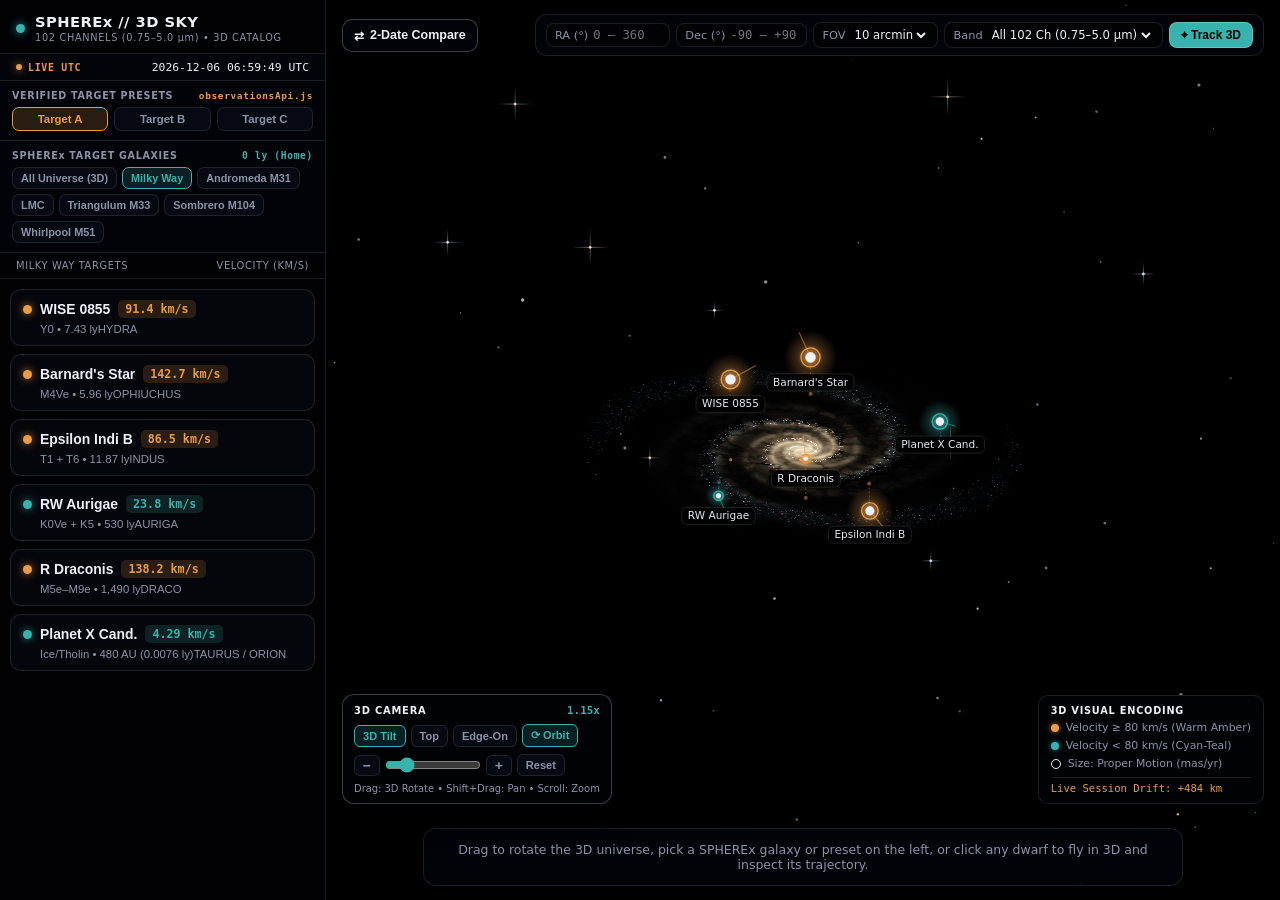
==== frontend/index.html @ 44d21a6c "Fusion de la branche frontend dans integration Co-Authored-By: Claude Opus 5.5 <noreply@anthropic.co" ====
<!DOCTYPE html>
<html lang="en">
<head>
  <meta charset="UTF-8" />
  <meta name="viewport" content="width=device-width, initial-scale=1.0" />
  <title>SPHEREx 3D Universe — Multi-Galaxy Astrometry &amp; Real-Time Trajectories</title>
  <link rel="stylesheet" href="css.css" />
</head>
<body>
  <div class="app-shell">
    <!-- =========================================================
         FRONTEND 1 (F1) — Persistent Left 3D Universe, Presets & Catalog Sidebar
         ========================================================= -->
    <aside id="dwarf-sidebar" class="dwarf-sidebar" data-owner="F1" aria-label="SPHEREx 3D Universe Navigation">
      <div class="sidebar-header">
        <div class="sidebar-brand">
          <span class="status-beacon" aria-hidden="true"></span>
          <div>
            <h1 class="sidebar-title">SPHEREx // 3D SKY</h1>
            <p class="sidebar-subtitle">102 CHANNELS (0.75–5.0 µm) • 3D CATALOG</p>
          </div>
        </div>
        <button
          id="mobile-drawer-toggle"
          type="button"
          class="mobile-drawer-btn"
          aria-expanded="false"
          aria-controls="sidebar-collapsible-body"
        >
          <span id="mobile-drawer-label">Universe (11)</span>
          <span class="chevron" aria-hidden="true">▾</span>
        </button>
      </div>

      <!-- Real-Time UTC & Live Galactic Drift Strip -->
      <div class="realtime-strip" aria-label="Real-Time Telemetry Clock">
        <div class="rt-dot-wrap">
          <span class="rt-pulse" aria-hidden="true"></span>
          <span class="rt-tag">LIVE UTC</span>
        </div>
        <span id="live-utc-clock" class="rt-clock">2026-11-14 19:56:00 UTC</span>
      </div>

      <div id="sidebar-collapsible-body" class="sidebar-collapsible-body">
        <!-- F1: Verified Target Presets (Target A, Target B, Target C) -->
        <section class="presets-strip-box" aria-label="Verified Target Presets">
          <div class="switcher-header">
            <span>VERIFIED TARGET PRESETS</span>
            <span class="adapter-tag">observationsApi.js</span>
          </div>
          <div id="verified-presets-strip" class="preset-pill-row" role="group" aria-label="Verified target shortcuts">
            <button type="button" class="preset-pill is-active" data-preset="target-a" aria-pressed="true" title="Auto-fill verified multi-epoch coordinates for Target A">
              Target A
            </button>
            <button type="button" class="preset-pill" data-preset="target-b" aria-pressed="false" title="Auto-fill verified multi-epoch coordinates for Target B">
              Target B
            </button>
            <button type="button" class="preset-pill" data-preset="target-c" aria-pressed="false" title="Auto-fill verified multi-epoch coordinates for Target C">
              Target C
            </button>
          </div>
        </section>

        <!-- SPHEREx Target Galaxies Selector -->
        <section class="galaxy-switcher-box" aria-label="SPHEREx Target Galaxies">
          <div class="switcher-header">
            <span>SPHEREx TARGET GALAXIES</span>
            <span id="active-galaxy-dist" class="switcher-dist">3D Space</span>
          </div>
          <div id="galaxy-selector-strip" class="galaxy-pill-grid" role="tablist" aria-label="Select Galaxy">
            <!-- Populated dynamically by app.js -->
          </div>
        </section>

        <div class="sidebar-legend-mini">
          <span id="catalog-section-title">3D DWARFS &amp; SOURCES</span>
          <span>Velocity (km/s)</span>
        </div>

        <div id="dwarf-list-scroll" class="dwarf-list-scroll" role="listbox" aria-label="Celestial dwarfs and targets">
          <!-- Populated dynamically from authoritative 3D SPHEREx catalog -->
        </div>
      </div>
    </aside>

    <!-- =========================================================
         Main Right 3D Interactive Stage
         ========================================================= -->
    <main id="galaxy-stage" class="galaxy-stage">
      <!-- True 3D Projected Universe, Multi-Galaxy Disks, Dust Lanes & Trajectories Canvas -->
      <canvas id="sky-canvas" aria-label="Interactive 3D Galactic Universe"></canvas>

      <!-- Synchronized 3D-Projected SVG Overlay for Interactive Trajectory Labels & Clicks -->
      <svg id="trajectory-overlay" class="trajectory-overlay" aria-hidden="true">
        <g id="trajectory-camera-group"></g>
      </svg>

      <!-- Top Stage Bar: F1 Coordinate Query (RA, Dec, FOV arcmin, 102-ch Band) + F2 Compare & 3D Pop-up -->
      <header class="stage-topbar" data-owner="F1">
        <div class="topbar-left-actions">
          <button id="back-to-galaxy-btn" type="button" class="back-btn is-hidden" title="Return to 3D Universe Overview (Esc)">
            <span aria-hidden="true">←</span>
            <span>3D Overview</span>
            <kbd>Esc</kbd>
          </button>

          <button id="open-anim-modal-btn" type="button" class="anim-launch-btn is-hidden" title="Open 3D Dwarf Trajectory & Follow-Zoom Pop-up">
            <span aria-hidden="true">🎬</span>
            <span>3D Trajectory &amp; Speed</span>
          </button>

          <button id="open-compare-modal-btn" type="button" class="compare-launch-btn" title="Open F2 Two-Date Side-by-Side Observation Comparison">
            <span aria-hidden="true">⇄</span>
            <span>2-Date Compare</span>
          </button>
        </div>

        <form id="coordinate-form" class="coord-bar" autocomplete="off">
          <div class="coord-inputs">
            <label class="field-group" title="Right Ascension: 0 to 360 degrees">
              <span>RA (°)</span>
              <input id="ra-input" type="number" min="0" max="360" step="any" placeholder="0 – 360" required />
            </label>

            <label class="field-group" title="Declination: -90 to +90 degrees">
              <span>Dec (°)</span>
              <input id="dec-input" type="number" min="-90" max="90" step="any" placeholder="-90 – +90" required />
            </label>

            <label class="field-group compact" title="Field of View in arcminutes (e.g. 10 arcminutes)">
              <span>FOV</span>
              <select id="fov-select">
                <option value="5">5 arcmin</option>
                <option value="10" selected>10 arcmin</option>
                <option value="15">15 arcmin</option>
                <option value="30">30 arcmin</option>
              </select>
            </label>

            <label class="field-group compact" title="SPHEREx 102 infrared channels (0.75 to 5.0 µm)">
              <span>Band</span>
              <select id="detector-select">
                <option value="All 102 Ch (0.75–5.0 µm)" selected>All 102 Ch (0.75–5.0 µm)</option>
                <option value="Band 1 (0.75–1.11 µm)">Band 1 (0.75–1.11 µm)</option>
                <option value="Band 2 (1.11–1.64 µm)">Band 2 (1.11–1.64 µm)</option>
                <option value="Band 3 (1.64–2.42 µm)">Band 3 (1.64–2.42 µm)</option>
                <option value="Band 4 (2.42–3.82 µm)">Band 4 (2.42–3.82 µm)</option>
                <option value="Band 5 (3.82–4.42 µm)">Band 5 (3.82–4.42 µm)</option>
                <option value="Band 6 (4.42–5.00 µm)">Band 6 (4.42–5.00 µm)</option>
              </select>
            </label>

            <button type="submit" class="track-btn">⌖ Track 3D</button>
          </div>
        </form>
        <div id="form-error" class="form-error" role="alert"></div>
      </header>

      <!-- Easy 3D Camera Navigation & View Control Dock (Bottom-Left) -->
      <aside id="camera-controls-bar" class="camera-dock" aria-label="3D Camera Navigation Controls">
        <div class="cam-dock-top">
          <span class="cam-dock-title">3D CAMERA</span>
          <span id="cam-zoom-readout" class="cam-zoom-badge">1.00x</span>
        </div>

        <div class="cam-btn-row">
          <button id="cam-preset-3d" type="button" class="cam-pill active" title="Oblique 3D Galactic Tilt">3D Tilt</button>
          <button id="cam-preset-top" type="button" class="cam-pill" title="Top-Down Face-On View">Top</button>
          <button id="cam-preset-edge" type="button" class="cam-pill" title="Edge-On Galactic Plane View">Edge-On</button>
          <button id="cam-autorotate-btn" type="button" class="cam-pill active" title="Toggle Gentle 3D Orbital Drift">⟳ Orbit</button>
        </div>

        <div class="cam-btn-row">
          <button id="cam-zoom-out" type="button" class="cam-icon-btn" title="Zoom Out (−)">−</button>
          <input id="cam-zoom-slider" type="range" min="0.45" max="4.5" step="0.05" value="1" aria-label="3D Stage Zoom" />
          <button id="cam-zoom-in" type="button" class="cam-icon-btn" title="Zoom In (+)">+</button>
          <button id="cam-reset-btn" type="button" class="cam-pill" title="Reset 3D Camera (R)">Reset</button>
        </div>

        <div class="cam-gesture-hint">Drag: 3D Rotate • Shift+Drag: Pan • Scroll: Zoom</div>
      </aside>

      <!-- Visual Property Encoding & Real-Time Drift Legend -->
      <aside id="galaxy-legend" class="galaxy-legend" aria-label="3D Visual Encoding Legend">
        <div class="legend-title">3D VISUAL ENCODING</div>
        <div class="legend-row">
          <span class="swatch-dot high-vel"></span>
          <span>Velocity ≥ 80 km/s (Warm Amber)</span>
        </div>
        <div class="legend-row">
          <span class="swatch-dot low-vel"></span>
          <span>Velocity &lt; 80 km/s (Cyan-Teal)</span>
        </div>
        <div class="legend-row">
          <span class="swatch-size"></span>
          <span>Size: Proper Motion (mas/yr)</span>
        </div>
        <div id="live-realtime-drift" class="legend-live-metric">
          Live Session Drift: +0 km
        </div>
      </aside>

      <!-- 3D Hover Tooltip -->
      <div id="dwarf-tooltip" class="tooltip is-hidden" role="tooltip">
        <div class="tooltip-top">
          <span id="tooltip-name" class="tooltip-title"></span>
          <span id="tooltip-spec" class="tooltip-spec"></span>
        </div>
        <div id="tooltip-galaxy" class="tooltip-galaxy"></div>
        <div id="tooltip-type" class="tooltip-sub"></div>
        <div id="tooltip-coords" class="tooltip-coords"></div>
        <div id="tooltip-metrics" class="tooltip-metrics"></div>
        <div id="tooltip-kinematics" class="tooltip-kinematics"></div>
        <div id="tooltip-hint" class="tooltip-hint">Click to fly in 3D &amp; inspect real-time trajectory</div>
      </div>

      <!-- =========================================================
           FRONTEND 2 (F2) — Detailed 3D Dwarf & Astronomical Image Inspector
           ========================================================= -->
      <aside id="target-inspector" class="inspector-card is-closed" data-owner="F2" aria-label="Selected Dwarf Details">
        <div class="inspector-header">
          <div>
            <div class="insp-meta-row">
              <span id="insp-badge" class="insp-tag">Brown Dwarf</span>
              <span id="insp-flag" class="insp-flag">FLAGS: 0x00</span>
            </div>
            <h2 id="insp-title">WISE 0855</h2>
            <div id="insp-designation" class="insp-designation">WISE J085510.83−071442.5</div>
          </div>
          <button id="close-inspector" type="button" class="close-btn" title="Return to 3D Overview (Esc)">✕</button>
        </div>

        <!-- Action Buttons: 3D Trajectory Pop-up + F2 2-Date Comparison -->
        <div class="inspector-action-pair">
          <button id="inspector-anim-trigger" type="button" class="inspector-anim-btn">
            <span>🎬 3D Trajectory Pop-up</span>
            <span aria-hidden="true">↗</span>
          </button>
          <button id="inspector-compare-trigger" type="button" class="inspector-compare-btn">
            <span>⇄ Compare 2 Dates</span>
            <span aria-hidden="true">↗</span>
          </button>
        </div>

        <!-- 2-3 Sentence Descriptive Paragraph -->
        <p id="insp-summary" class="insp-summary"></p>

        <!-- Section 1: 3D Identity & Astrometry -->
        <section class="detail-section">
          <h3 class="section-heading">3D IDENTITY &amp; ASTROMETRY</h3>
          <dl class="detail-dl">
            <div class="dl-row">
              <dt>Host Galaxy</dt>
              <dd id="det-galaxy">—</dd>
            </div>
            <div class="dl-row">
              <dt>Classification</dt>
              <dd id="det-type">—</dd>
            </div>
            <div class="dl-row">
              <dt>Spectral Type</dt>
              <dd id="det-spectral">—</dd>
            </div>
            <div class="dl-row">
              <dt>Constellation</dt>
              <dd id="det-constellation">—</dd>
            </div>
            <div class="dl-row">
              <dt>ICRS RA / Dec</dt>
              <dd id="det-coords">—</dd>
            </div>
            <div class="dl-row">
              <dt>3D Vector (X, Y, Z)</dt>
              <dd id="det-xyz-3d">—</dd>
            </div>
          </dl>
        </section>

        <!-- Section 2: Physical Properties -->
        <section class="detail-section">
          <h3 class="section-heading">PHYSICAL PROPERTIES</h3>
          <div class="telemetry-grid">
            <div class="tele-cell">
              <span class="tele-label">EFFECTIVE TEMP</span>
              <span id="det-temp" class="tele-val">—</span>
            </div>
            <div class="tele-cell">
              <span class="tele-label">DISTANCE</span>
              <span id="det-dist-km" class="tele-val">—</span>
              <span id="det-dist-ly" class="tele-sub">—</span>
            </div>
            <div class="tele-cell">
              <span class="tele-label">MASS</span>
              <span id="det-mass" class="tele-val">—</span>
            </div>
            <div class="tele-cell">
              <span class="tele-label">RADIUS</span>
              <span id="det-radius" class="tele-val">—</span>
            </div>
            <div class="tele-cell full-span">
              <span class="tele-label">ESTIMATED AGE / STAGE</span>
              <span id="det-age" class="tele-val">—</span>
            </div>
          </div>
        </section>

        <!-- Section 3: Real-Time 3D Orbit & Trajectory Kinematics -->
        <section class="detail-section">
          <h3 class="section-heading">3D REAL-TIME KINEMATICS</h3>
          <div class="telemetry-grid">
            <div class="tele-cell accent-cell">
              <span class="tele-label">3D SPACE VELOCITY</span>
              <span id="det-vel-kms" class="tele-val">—</span>
              <span id="det-vel-kmh" class="tele-sub">—</span>
            </div>
            <div class="tele-cell accent-cell">
              <span class="tele-label">ANNUAL 3D TRAJECTORY</span>
              <span id="det-traj-yr" class="tele-val">—</span>
              <span id="det-traj-epoch" class="tele-sub">—</span>
            </div>
            <div class="tele-cell full-span live-cell">
              <span class="tele-label">REAL-TIME DISTANCE TRAVELED (SINCE LOCK)</span>
              <span id="det-live-km" class="tele-val live-val">0.0 km</span>
            </div>
            <div class="tele-cell">
              <span class="tele-label">VELOCITY COMPONENTS</span>
              <span id="det-vel-comp" class="tele-val">—</span>
            </div>
            <div class="tele-cell">
              <span class="tele-label">PROPER MOTION (μ)</span>
              <span id="det-pm" class="tele-val">—</span>
            </div>
          </div>
        </section>

        <!-- Section 4: Discovery & Survey Metadata -->
        <section class="detail-section">
          <h3 class="section-heading">DISCOVERY &amp; SURVEY METADATA</h3>
          <dl class="detail-dl">
            <div class="dl-row">
              <dt>Discovery</dt>
              <dd id="det-discovery">—</dd>
            </div>
            <div class="dl-row">
              <dt>Pipeline Quality</dt>
              <dd id="det-flag">—</dd>
            </div>
            <div class="dl-row">
              <dt>Active Band / FOV</dt>
              <dd id="det-band-fov">—</dd>
            </div>
          </dl>
        </section>

        <!-- Section 5: F2 Processed Cutout Viewer (.webp / .png) & 102-Channel Spectrum -->
        <section class="detail-section">
          <h3 class="section-heading">F2 SKY CUTOUT (.webp / .png) &amp; 102-CH SPECTRUM</h3>
          <p id="insp-desc" class="insp-desc"></p>

          <!-- Backend WCS-Aligned Sky Cutout Viewer -->
          <div id="cutout-viewer-box" class="cutout-box">
            <div class="cutout-header">
              <span>WCS SKY CUTOUT (.webp / .png)</span>
              <div class="cutout-btn-group">
                <button id="diff-mode-btn" type="button" class="diff-toggle" title="Subtract Epoch 1 to reveal motion dipole">
                  Diff: OFF
                </button>
                <button id="cutout-fullscreen-btn" type="button" class="diff-toggle" title="Toggle Full-Screen Cutout View">
                  ⛶ Full
                </button>
              </div>
            </div>
            <div class="cutout-subbar">
              <span id="cutout-epoch-label" class="cutout-epoch">Epoch 1 / 4</span>
              <span id="cutout-fov-label" class="cutout-fov">FOV 10 arcmin • WCS-ICRS</span>
            </div>
            <div class="cutout-media-stage">
              <img id="cutout-img" class="cutout-img-layer" alt="Backend WCS-aligned SPHEREx sky cutout" />
              <canvas id="cutout-canvas" width="290" height="150"></canvas>
            </div>
            <div class="cutout-legend">
              <span><i class="legend-dot ref"></i> Fixed Gaia Stars</span>
              <span><i class="legend-dot target"></i> Target PSF</span>
            </div>
          </div>

          <!-- 102-Channel SPHEREx Infrared Spectrum Plot (0.75 – 5.0 µm) -->
          <div class="spectrum-box">
            <div class="cutout-header">
              <span>SPHEREx 102-CHANNEL SPECTRUM</span>
              <span class="cutout-fov">0.75 – 5.0 µm</span>
            </div>
            <canvas id="spectrum-canvas" width="290" height="72"></canvas>
          </div>
        </section>
      </aside>

      <!-- =========================================================
           FRONTEND 3 (F3) — Bottom Timeline & Playback Controls
           ========================================================= -->
      <section id="timeline-dock" class="timeline-dock" data-owner="F3" aria-label="Observation timeline controls">
        <div id="timeline-status" class="timeline-status" role="status" aria-live="polite">
          Drag to rotate the 3D universe, pick a SPHEREx galaxy or preset on the left, or click any dwarf to fly in 3D and inspect its trajectory.
        </div>

        <div id="timeline-controls-body" class="tl-hidden">
          <div class="tl-meta">
            <div class="tl-info">
              <span id="epoch-badge" class="tl-badge">Epoch 1 / 4</span>
              <span id="epoch-date" class="tl-date">—</span>
              <span id="epoch-band" class="tl-band"></span>
            </div>
            <button id="blink-speed-btn" type="button" class="tl-speed" title="Toggle rapid blink speed">
              ⏱ Speed: 1x
            </button>
          </div>

          <div class="tl-row">
            <div class="tl-btns">
              <button id="btn-prev" type="button" class="tl-btn" title="Previous Observation (←)">⏮ Prev</button>
              <button id="btn-play" type="button" class="tl-btn primary" title="Play Observation Sequence (Space)">▶ Play</button>
              <button id="btn-pause" type="button" class="tl-btn" title="Pause Observation Sequence">⏸ Pause</button>
              <button id="btn-next" type="button" class="tl-btn" title="Next Observation (→)">Next ⏭</button>
            </div>

            <div class="tl-scrubber">
              <input id="epoch-slider" type="range" min="0" max="0" value="0" aria-label="Epoch scrubber" />
              <div id="epoch-ticks" class="tl-ticks"></div>
            </div>
          </div>
        </div>
      </section>
    </main>
  </div>

  <!-- =========================================================
       POP-UP 1: 3D Dwarf Trajectory & Auto-Follow Zoom Modal
       ========================================================= -->
  <div id="anim-modal-backdrop" class="modal-backdrop is-closed" role="dialog" aria-modal="true" aria-labelledby="modal-dwarf-title">
    <div class="anim-modal-card">
      <div class="modal-header">
        <div>
          <div id="modal-galaxy-subtitle" class="modal-eyebrow">3D DWARF TRAJECTORY &amp; REAL-TIME KINEMATICS</div>
          <h2 id="modal-dwarf-title" class="modal-title">WISE 0855 — 3D Trajectory Simulator</h2>
        </div>
        <button id="close-anim-modal" type="button" class="close-btn" title="Close Pop-up (Esc)">✕</button>
      </div>

      <!-- Live 3D Trajectory Canvas with Auto-Follow Camera Lock -->
      <div class="modal-canvas-wrap">
        <canvas id="modal-sim-canvas" width="730" height="330"></canvas>

        <div class="modal-hud-overlay">
          <div class="hud-chip">
            <span class="hud-lbl">SIMULATION EPOCH</span>
            <span id="hud-sim-year" class="hud-val">2026.87</span>
          </div>
          <div class="hud-chip">
            <span class="hud-lbl">3D TRAJECTORY DISTANCE</span>
            <span id="hud-sim-km" class="hud-val">0.00 × 10⁹ km</span>
          </div>
          <div class="hud-chip">
            <span class="hud-lbl">3D SPACE VELOCITY</span>
            <span id="hud-sim-vel" class="hud-val">91.4 km/s</span>
          </div>
          <div class="hud-chip">
            <span class="hud-lbl">CAMERA ZOOM &amp; LOCK</span>
            <span id="hud-sim-zoom" class="hud-val">1.0x • FOLLOW</span>
          </div>
        </div>

        <div class="modal-canvas-hint">
          Drag: 3D Rotate • Scroll: Zoom (Camera auto-tracks dwarf along trajectory)
        </div>
      </div>

      <!-- Speed, Follow-Lock Zoom, 3D Angle & Timeline Controls -->
      <div class="modal-controls-panel">
        <div class="modal-control-row">
          <div class="modal-play-group">
            <button id="modal-play-btn" type="button" class="modal-btn primary">⏸ Pause</button>
            <button id="modal-dir-btn" type="button" class="modal-btn" title="Toggle Forward / Reverse">⇄ Forward</button>
            <button id="modal-reset-btn" type="button" class="modal-btn">↺ Reset</button>
          </div>

          <div class="modal-play-group">
            <button
              id="modal-follow-btn"
              type="button"
              class="follow-lock-btn is-locked"
              aria-pressed="true"
              title="Keep dwarf centered in frame while zooming along its 3D trajectory"
            >
              🎯 Follow Dwarf: ON
            </button>
            <button id="modal-recenter-btn" type="button" class="modal-btn" title="Re-center camera on dwarf">
              ⌖ Center
            </button>
          </div>
        </div>

        <div class="modal-control-row">
          <div class="modal-speed-group" role="group" aria-label="Simulation speed presets">
            <span class="ctrl-label">SPEED:</span>
            <button type="button" class="speed-pill" data-speed="0.0000000317" title="1 real second = 1 real second">Real-Time</button>
            <button type="button" class="speed-pill" data-speed="0.25">0.25x</button>
            <button type="button" class="speed-pill" data-speed="0.5">0.5x</button>
            <button type="button" class="speed-pill active" data-speed="1">1x</button>
            <button type="button" class="speed-pill" data-speed="2.5">2.5x</button>
            <button type="button" class="speed-pill" data-speed="5">5x</button>
            <button type="button" class="speed-pill" data-speed="10">10x</button>
          </div>

          <div class="modal-inline-slider">
            <input id="modal-speed-slider" type="range" min="0.1" max="10" step="0.1" value="1" aria-label="Fine simulation speed" />
            <span id="modal-speed-readout" class="mono-readout">1.0x</span>
          </div>
        </div>

        <div class="modal-control-row">
          <div class="modal-speed-group" role="group" aria-label="Trajectory zoom presets">
            <span class="ctrl-label">ZOOM:</span>
            <button type="button" class="zoom-pill active" data-zoom="1">1x</button>
            <button type="button" class="zoom-pill" data-zoom="2">2x</button>
            <button type="button" class="zoom-pill" data-zoom="4">4x</button>
            <button type="button" class="zoom-pill" data-zoom="6">6x</button>
          </div>

          <div class="modal-inline-slider">
            <input id="modal-zoom-slider" type="range" min="0.6" max="8" step="0.1" value="1" aria-label="Continuous zoom slider" />
            <span id="modal-zoom-readout" class="mono-readout">1.0x</span>
          </div>

          <div class="modal-speed-group" role="group" aria-label="3D view angle presets">
            <span class="ctrl-label">3D VIEW:</span>
            <button type="button" class="view3d-pill active" data-view="oblique">3D Tilt</button>
            <button type="button" class="view3d-pill" data-view="top">Top</button>
            <button type="button" class="view3d-pill" data-view="side">Side</button>
          </div>
        </div>

        <div class="modal-scrubber-row">
          <span class="ctrl-label">EPOCH (2020–2035):</span>
          <input id="modal-time-slider" type="range" min="0" max="15" step="0.02" value="6.87" />
          <span id="modal-year-readout" class="mono-readout">2026.9</span>
        </div>

        <div class="modal-toggles-row">
          <label class="toggle-chip">
            <input id="chk-sim-vector" type="checkbox" checked />
            <span>3D Velocity Vector</span>
          </label>
          <label class="toggle-chip">
            <input id="chk-sim-parallax" type="checkbox" checked />
            <span>Parallax Wobble</span>
          </label>
          <label class="toggle-chip">
            <input id="chk-sim-trail" type="checkbox" checked />
            <span>3D Trajectory Ribbon</span>
          </label>
          <label class="toggle-chip">
            <input id="chk-sim-grid" type="checkbox" checked />
            <span>3D Coordinate Grid</span>
          </label>
        </div>
      </div>
    </div>
  </div>

  <!-- =========================================================
       POP-UP 2 (F2): Two-Date Side-by-Side Observation Comparison Modal
       ========================================================= -->
  <div id="compare-modal-backdrop" class="modal-backdrop is-closed" data-owner="F2" role="dialog" aria-modal="true" aria-labelledby="compare-modal-title">
    <div class="compare-modal-card">
      <div class="modal-header">
        <div>
          <div id="compare-modal-subtitle" class="modal-eyebrow">F2 // TWO-DATE SIDE-BY-SIDE OBSERVATION COMPARISON</div>
          <h2 id="compare-modal-title" class="modal-title">WISE 0855 — Before / After Epoch Comparison</h2>
        </div>
        <button id="close-compare-modal" type="button" class="close-btn" title="Close Comparison (Esc)">✕</button>
      </div>

      <div class="compare-split-grid">
        <!-- Date A (Before Observation) -->
        <article class="compare-pane">
          <div class="compare-pane-top">
            <span class="epoch-tag-a">OBSERVATION A // BEFORE</span>
            <select id="compare-select-a" class="compare-epoch-select" aria-label="Select first observation date"></select>
          </div>
          <div class="compare-img-box">
            <img id="compare-img-a" class="compare-img" alt="Before observation date cutout" />
          </div>
          <div class="compare-pane-meta">
            <span id="compare-meta-date-a">Date: 2025-05-12</span>
            <span id="compare-meta-band-a">0.75–5.0 µm • 102 Ch</span>
            <span id="compare-meta-fov-a">FOV: 10 arcmin</span>
          </div>
        </article>

        <!-- Clear Visual Divider -->
        <div class="compare-vs-divider" aria-hidden="true">
          <span class="vs-line"></span>
          <span class="vs-badge">VS</span>
          <span class="vs-line"></span>
        </div>

        <!-- Date B (After Observation) -->
        <article class="compare-pane">
          <div class="compare-pane-top">
            <span class="epoch-tag-b">OBSERVATION B // AFTER</span>
            <select id="compare-select-b" class="compare-epoch-select" aria-label="Select second observation date"></select>
          </div>
          <div class="compare-img-box">
            <img id="compare-img-b" class="compare-img" alt="After observation date cutout" />
          </div>
          <div class="compare-pane-meta">
            <span id="compare-meta-date-b">Date: 2026-11-14</span>
            <span id="compare-meta-band-b">0.75–5.0 µm • 102 Ch</span>
            <span id="compare-meta-fov-b">FOV: 10 arcmin</span>
          </div>
        </article>
      </div>
    </div>
  </div>

  <script src="main.js"></script>
</body>
</html>
---- frontend/css.css ----
:root {
  --bg-base: #000001;
  --bg-surface: rgba(3, 4, 9, 0.94);
  --bg-elevated: #080a14;
  --border-subtle: rgba(237, 240, 247, 0.11);
  --border-strong: rgba(237, 240, 247, 0.24);
  --text-primary: #edf0f7;
  --text-secondary: #8b93a7;
  --accent-teal: #38b2ac;
  --accent-teal-soft: rgba(56, 178, 172, 0.16);
  --accent-amber: #e89b48;
  --accent-amber-soft: rgba(232, 155, 72, 0.16);
  --sidebar-width: 326px;
}

* {
  box-sizing: border-box;
  margin: 0;
  padding: 0;
}

body {
  background: var(--bg-base);
  color: var(--text-primary);
  font-family: system-ui, -apple-system, BlinkMacSystemFont, "Segoe UI", Roboto, sans-serif;
  height: 100vh;
  overflow: hidden;
  -webkit-font-smoothing: antialiased;
}

.is-hidden,
.tl-hidden {
  display: none !important;
}

/* =========================================================
   Two-Pane Layout: Left 3D Universe Sidebar + Right 3D Stage
   ========================================================= */
.app-shell {
  display: flex;
  width: 100vw;
  height: 100vh;
  overflow: hidden;
}

.dwarf-sidebar {
  width: var(--sidebar-width);
  flex: 0 0 var(--sidebar-width);
  height: 100vh;
  background: #010104;
  border-right: 1px solid var(--border-subtle);
  display: flex;
  flex-direction: column;
  z-index: 50;
}

.sidebar-header {
  padding: 13px 16px 10px;
  border-bottom: 1px solid var(--border-subtle);
  display: flex;
  align-items: center;
  justify-content: space-between;
  gap: 10px;
}

.sidebar-brand {
  display: flex;
  align-items: center;
  gap: 10px;
}

.status-beacon {
  width: 9px;
  height: 9px;
  border-radius: 50%;
  background: var(--accent-teal);
  box-shadow: 0 0 10px rgba(56, 178, 172, 0.85);
  flex-shrink: 0;
}

.sidebar-title {
  font-size: 0.92rem;
  font-weight: 750;
  letter-spacing: 0.03em;
  color: var(--text-primary);
}

.sidebar-subtitle {
  font-size: 0.61rem;
  letter-spacing: 0.07em;
  color: var(--text-secondary);
  margin-top: 2px;
}

.mobile-drawer-btn {
  display: none;
  align-items: center;
  gap: 6px;
  background: var(--bg-elevated);
  border: 1px solid var(--border-strong);
  color: var(--text-primary);
  font-size: 0.76rem;
  font-weight: 600;
  padding: 6px 10px;
  border-radius: 8px;
  cursor: pointer;
}

/* Real-Time UTC Clock Strip */
.realtime-strip {
  display: flex;
  align-items: center;
  justify-content: space-between;
  padding: 6px 16px;
  background: #03040a;
  border-bottom: 1px solid var(--border-subtle);
  font-family: ui-monospace, SFMono-Regular, Menlo, monospace;
}

.rt-dot-wrap {
  display: flex;
  align-items: center;
  gap: 6px;
}

.rt-pulse {
  width: 6px;
  height: 6px;
  border-radius: 50%;
  background: var(--accent-amber);
  box-shadow: 0 0 8px rgba(232, 155, 72, 0.85);
}

.rt-tag {
  font-size: 0.62rem;
  font-weight: 700;
  letter-spacing: 0.07em;
  color: var(--accent-amber);
}

.rt-clock {
  font-size: 0.71rem;
  color: var(--text-primary);
}

.sidebar-collapsible-body {
  display: flex;
  flex-direction: column;
  flex: 1;
  min-height: 0;
}

/* F1: Verified Target Presets Strip */
.presets-strip-box {
  padding: 9px 12px;
  background: #020309;
  border-bottom: 1px solid var(--border-subtle);
}

.adapter-tag {
  font-family: ui-monospace, SFMono-Regular, Menlo, monospace;
  font-size: 0.59rem;
  color: var(--accent-amber);
}

.preset-pill-row {
  display: grid;
  grid-template-columns: repeat(3, 1fr);
  gap: 6px;
}

.preset-pill {
  background: #060812;
  border: 1px solid var(--border-subtle);
  color: var(--text-secondary);
  font-size: 0.71rem;
  font-weight: 650;
  padding: 5px 6px;
  border-radius: 7px;
  cursor: pointer;
  transition: background-color 150ms ease, border-color 150ms ease, color 150ms ease;
}

.preset-pill:hover {
  border-color: var(--border-strong);
  color: var(--text-primary);
}

.preset-pill.is-active {
  background: var(--accent-amber-soft);
  border-color: var(--accent-amber);
  color: var(--accent-amber);
  font-weight: 750;
}

/* SPHEREx Target Galaxies Selector Box */
.galaxy-switcher-box {
  padding: 9px 12px;
  background: #020308;
  border-bottom: 1px solid var(--border-subtle);
}

.switcher-header {
  display: flex;
  justify-content: space-between;
  align-items: center;
  font-size: 0.6rem;
  font-weight: 700;
  letter-spacing: 0.07em;
  color: var(--text-secondary);
  margin-bottom: 6px;
}

.switcher-dist {
  font-family: ui-monospace, SFMono-Regular, Menlo, monospace;
  color: var(--accent-teal);
}

.galaxy-pill-grid {
  display: flex;
  flex-wrap: wrap;
  gap: 5px;
}

.galaxy-pill {
  background: #060812;
  border: 1px solid var(--border-subtle);
  color: var(--text-secondary);
  font-size: 0.68rem;
  font-weight: 600;
  padding: 4px 8px;
  border-radius: 7px;
  cursor: pointer;
  transition: background-color 150ms ease, border-color 150ms ease, color 150ms ease;
}

.galaxy-pill:hover {
  border-color: var(--border-strong);
  color: var(--text-primary);
}

.galaxy-pill:focus-visible {
  outline: 2px solid var(--accent-teal);
  outline-offset: 1px;
}

.galaxy-pill.is-active {
  background: var(--accent-teal-soft);
  border-color: var(--accent-teal);
  color: var(--accent-teal);
  font-weight: 700;
}

.sidebar-legend-mini {
  display: flex;
  justify-content: space-between;
  padding: 7px 16px;
  font-size: 0.62rem;
  letter-spacing: 0.06em;
  text-transform: uppercase;
  color: var(--text-secondary);
  background: #010103;
  border-bottom: 1px solid var(--border-subtle);
}

.dwarf-list-scroll {
  flex: 1;
  overflow-y: auto;
  padding: 10px;
  display: flex;
  flex-direction: column;
  gap: 8px;
}

.dwarf-list-scroll::-webkit-scrollbar {
  width: 5px;
}
.dwarf-list-scroll::-webkit-scrollbar-thumb {
  background: rgba(139, 147, 167, 0.24);
  border-radius: 4px;
}

.dwarf-row {
  width: 100%;
  text-align: left;
  background: rgba(7, 8, 15, 0.78);
  border: 1px solid var(--border-subtle);
  border-radius: 11px;
  padding: 10px 12px;
  color: var(--text-primary);
  cursor: pointer;
  display: flex;
  flex-direction: column;
  gap: 5px;
  transition: transform 160ms ease, background-color 160ms ease, border-color 160ms ease;
}

.dwarf-row:hover {
  background: rgba(14, 17, 30, 0.96);
  border-color: var(--border-strong);
}

.dwarf-row:focus-visible {
  outline: 2px solid var(--accent-teal);
  outline-offset: 2px;
}

.dwarf-row.is-selected {
  background: rgba(56, 178, 172, 0.14);
  border-color: var(--accent-teal);
  box-shadow: inset 3px 0 0 var(--accent-teal);
}

.dwarf-row-top {
  display: flex;
  align-items: center;
  justify-content: space-between;
  gap: 8px;
}

.dwarf-row-name-wrap {
  display: flex;
  align-items: center;
  gap: 8px;
  min-width: 0;
}

.dwarf-dot {
  width: 9px;
  height: 9px;
  border-radius: 50%;
  flex-shrink: 0;
}

.dwarf-dot.is-high-vel {
  background: var(--accent-amber);
  box-shadow: 0 0 8px rgba(232, 155, 72, 0.75);
}

.dwarf-dot.is-low-vel {
  background: var(--accent-teal);
  box-shadow: 0 0 8px rgba(56, 178, 172, 0.75);
}

.dwarf-row-name {
  font-weight: 650;
  font-size: 0.87rem;
  color: var(--text-primary);
  white-space: nowrap;
  overflow: hidden;
  text-overflow: ellipsis;
}

.dwarf-row-stat {
  font-family: ui-monospace, SFMono-Regular, Menlo, monospace;
  font-size: 0.73rem;
  font-weight: 600;
  padding: 2px 7px;
  border-radius: 5px;
  flex-shrink: 0;
}

.dwarf-row-stat.is-high-vel {
  color: var(--accent-amber);
  background: var(--accent-amber-soft);
}

.dwarf-row-stat.is-low-vel {
  color: var(--accent-teal);
  background: var(--accent-teal-soft);
}

.dwarf-row-meta {
  display: flex;
  justify-content: space-between;
  align-items: center;
  font-size: 0.71rem;
  color: var(--text-secondary);
  padding-left: 17px;
}

.dwarf-row-galaxy-badge {
  font-size: 0.64rem;
  color: var(--accent-teal);
  background: rgba(56, 178, 172, 0.1);
  border: 1px solid rgba(56, 178, 172, 0.25);
  padding: 1px 5px;
  border-radius: 4px;
}

/* =========================================================
   Main 3D Stage — Pitch-Black Deep Space (#000001)
   ========================================================= */
.galaxy-stage {
  position: relative;
  flex: 1;
  height: 100vh;
  overflow: hidden;
  background: #000001;
  user-select: none;
}

#sky-canvas {
  position: absolute;
  inset: 0;
  width: 100%;
  height: 100%;
  display: block;
  z-index: 1;
  cursor: grab;
}

#sky-canvas:active {
  cursor: grabbing;
}

.trajectory-overlay {
  position: absolute;
  inset: 0;
  width: 100%;
  height: 100%;
  pointer-events: none;
  z-index: 5;
  overflow: visible;
}

.svg-anim-trigger {
  pointer-events: auto;
  cursor: pointer;
}

/* =========================================================
   Top Stage Bar: Back + 3D Pop-up + 2-Date Compare + Coordinate Input
   ========================================================= */
.stage-topbar {
  position: absolute;
  top: 14px;
  left: 16px;
  right: 16px;
  z-index: 30;
  display: flex;
  align-items: center;
  justify-content: space-between;
  gap: 10px;
  flex-wrap: wrap;
  pointer-events: none;
}

.topbar-left-actions {
  display: flex;
  align-items: center;
  gap: 8px;
  flex-wrap: wrap;
}

.back-btn,
.anim-launch-btn,
.compare-launch-btn,
.coord-bar,
.form-error {
  pointer-events: auto;
}

.back-btn {
  display: inline-flex;
  align-items: center;
  gap: 8px;
  background: var(--bg-surface);
  backdrop-filter: blur(12px);
  border: 1px solid var(--accent-teal);
  color: var(--text-primary);
  font-size: 0.78rem;
  font-weight: 600;
  padding: 8px 11px;
  border-radius: 10px;
  cursor: pointer;
  box-shadow: 0 10px 26px rgba(0, 0, 0, 0.96);
  transition: transform 200ms ease, opacity 200ms ease, background-color 160ms ease;
}

.back-btn:hover {
  background: rgba(56, 178, 172, 0.22);
}

.back-btn kbd {
  font-family: ui-monospace, SFMono-Regular, Menlo, monospace;
  font-size: 0.65rem;
  color: var(--accent-teal);
  background: #000001;
  border: 1px solid rgba(56, 178, 172, 0.4);
  padding: 1px 5px;
  border-radius: 4px;
}

.anim-launch-btn {
  display: inline-flex;
  align-items: center;
  gap: 6px;
  background: rgba(232, 155, 72, 0.16);
  backdrop-filter: blur(12px);
  border: 1px solid var(--accent-amber);
  color: var(--accent-amber);
  font-size: 0.78rem;
  font-weight: 700;
  padding: 8px 11px;
  border-radius: 10px;
  cursor: pointer;
  box-shadow: 0 10px 26px rgba(0, 0, 0, 0.96);
  transition: background-color 160ms ease;
}

.anim-launch-btn:hover {
  background: rgba(232, 155, 72, 0.28);
}

.compare-launch-btn {
  display: inline-flex;
  align-items: center;
  gap: 6px;
  background: var(--bg-surface);
  backdrop-filter: blur(12px);
  border: 1px solid var(--border-strong);
  color: var(--text-primary);
  font-size: 0.78rem;
  font-weight: 650;
  padding: 8px 11px;
  border-radius: 10px;
  cursor: pointer;
  box-shadow: 0 10px 26px rgba(0, 0, 0, 0.96);
  transition: border-color 160ms ease, background-color 160ms ease;
}

.compare-launch-btn:hover {
  border-color: var(--accent-teal);
  background: rgba(56, 178, 172, 0.16);
}

.coord-bar {
  margin-left: auto;
  background: var(--bg-surface);
  backdrop-filter: blur(12px);
  border: 1px solid var(--border-subtle);
  border-radius: 12px;
  padding: 7px 10px;
  box-shadow: 0 10px 28px rgba(0, 0, 0, 0.96);
}

.coord-inputs {
  display: flex;
  align-items: center;
  gap: 6px;
  flex-wrap: wrap;
}

.field-group {
  display: flex;
  align-items: center;
  gap: 5px;
  background: #010104;
  border: 1px solid var(--border-subtle);
  border-radius: 8px;
  padding: 4px 8px;
  font-size: 0.71rem;
  color: var(--text-secondary);
}

.field-group input,
.field-group select {
  background: transparent;
  border: none;
  color: var(--text-primary);
  font-family: ui-monospace, SFMono-Regular, Menlo, monospace;
  font-size: 0.76rem;
  width: 68px;
  outline: none;
}

.field-group input::-webkit-outer-spin-button,
.field-group input::-webkit-inner-spin-button {
  -webkit-appearance: none;
  margin: 0;
}

.field-group.compact select {
  width: auto;
  font-family: inherit;
  font-size: 0.73rem;
  cursor: pointer;
}

.field-group select option {
  background: #020205;
  color: var(--text-primary);
}

.field-group.input-error {
  border-color: var(--accent-amber);
}

.track-btn {
  background: var(--accent-teal);
  border: 1px solid rgba(237, 240, 247, 0.25);
  color: #000001;
  font-weight: 700;
  font-size: 0.75rem;
  padding: 5px 11px;
  border-radius: 8px;
  cursor: pointer;
  transition: opacity 150ms ease;
}

.track-btn:hover {
  opacity: 0.9;
}

.form-error {
  display: none;
  width: 100%;
  background: rgba(14, 9, 5, 0.97);
  border: 1px solid var(--accent-amber);
  color: var(--accent-amber);
  font-size: 0.74rem;
  padding: 6px 12px;
  border-radius: 8px;
  text-align: center;
}

.form-error.visible {
  display: block;
}

/* =========================================================
   Easy 3D Camera Control Dock (Bottom-Left)
   ========================================================= */
.camera-dock {
  position: absolute;
  bottom: 96px;
  left: 16px;
  z-index: 24;
  background: rgba(2, 3, 7, 0.92);
  backdrop-filter: blur(12px);
  border: 1px solid var(--border-strong);
  border-radius: 12px;
  padding: 9px 11px;
  display: flex;
  flex-direction: column;
  gap: 7px;
  box-shadow: 0 12px 30px rgba(0, 0, 0, 0.96);
}

.cam-dock-top {
  display: flex;
  justify-content: space-between;
  align-items: center;
}

.cam-dock-title {
  font-size: 0.62rem;
  font-weight: 700;
  letter-spacing: 0.08em;
  color: var(--text-primary);
}

.cam-zoom-badge {
  font-family: ui-monospace, SFMono-Regular, Menlo, monospace;
  font-size: 0.68rem;
  font-weight: 700;
  color: var(--accent-teal);
}

.cam-btn-row {
  display: flex;
  align-items: center;
  gap: 5px;
}

.cam-pill,
.cam-icon-btn {
  background: #060812;
  border: 1px solid var(--border-subtle);
  color: var(--text-secondary);
  font-size: 0.69rem;
  font-weight: 600;
  padding: 4px 8px;
  border-radius: 6px;
  cursor: pointer;
  transition: border-color 150ms ease, color 150ms ease, background-color 150ms ease;
}

.cam-icon-btn {
  font-family: ui-monospace, SFMono-Regular, Menlo, monospace;
  font-size: 0.82rem;
  padding: 2px 8px;
}

.cam-pill:hover,
.cam-icon-btn:hover {
  border-color: var(--border-strong);
  color: var(--text-primary);
}

.cam-pill.active {
  background: var(--accent-teal-soft);
  border-color: var(--accent-teal);
  color: var(--accent-teal);
  font-weight: 700;
}

#cam-zoom-slider {
  width: 96px;
  accent-color: var(--accent-teal);
  cursor: pointer;
}

.cam-gesture-hint {
  font-size: 0.62rem;
  color: var(--text-secondary);
}

/* =========================================================
   3D Visual Encoding & Real-Time Drift Legend (Bottom-Right)
   ========================================================= */
.galaxy-legend {
  position: absolute;
  bottom: 96px;
  right: 16px;
  z-index: 20;
  background: rgba(2, 3, 7, 0.9);
  backdrop-filter: blur(10px);
  border: 1px solid var(--border-subtle);
  border-radius: 10px;
  padding: 9px 12px;
  font-size: 0.68rem;
  color: var(--text-secondary);
  display: flex;
  flex-direction: column;
  gap: 5px;
  pointer-events: none;
}

.legend-title {
  font-size: 0.61rem;
  font-weight: 700;
  letter-spacing: 0.08em;
  color: var(--text-primary);
}

.legend-row {
  display: flex;
  align-items: center;
  gap: 7px;
}

.swatch-dot {
  width: 8px;
  height: 8px;
  border-radius: 50%;
  flex-shrink: 0;
}

.swatch-dot.high-vel {
  background: var(--accent-amber);
  box-shadow: 0 0 6px rgba(232, 155, 72, 0.7);
}

.swatch-dot.low-vel {
  background: var(--accent-teal);
  box-shadow: 0 0 6px rgba(56, 178, 172, 0.7);
}

.swatch-size {
  width: 10px;
  height: 10px;
  border-radius: 50%;
  border: 1.5px solid var(--text-primary);
  flex-shrink: 0;
}

.legend-live-metric {
  margin-top: 2px;
  padding-top: 4px;
  border-top: 1px solid var(--border-subtle);
  font-family: ui-monospace, SFMono-Regular, Menlo, monospace;
  font-size: 0.66rem;
  color: var(--accent-amber);
}

/* =========================================================
   3D Hover Tooltip
   ========================================================= */
.tooltip {
  position: absolute;
  z-index: 40;
  pointer-events: none;
  background: rgba(2, 3, 7, 0.97);
  backdrop-filter: blur(10px);
  border: 1px solid var(--border-strong);
  border-radius: 10px;
  padding: 9px 12px;
  box-shadow: 0 12px 30px rgba(0, 0, 0, 0.98);
  min-width: 240px;
}

.tooltip-top {
  display: flex;
  align-items: center;
  justify-content: space-between;
  gap: 8px;
}

.tooltip-title {
  font-weight: 700;
  font-size: 0.86rem;
  color: var(--text-primary);
}

.tooltip-spec {
  font-family: ui-monospace, SFMono-Regular, Menlo, monospace;
  font-size: 0.69rem;
  background: rgba(237, 240, 247, 0.08);
  border: 1px solid var(--border-subtle);
  color: var(--text-primary);
  padding: 1px 6px;
  border-radius: 4px;
}

.tooltip-galaxy {
  font-size: 0.68rem;
  font-weight: 600;
  color: var(--text-secondary);
  margin-top: 2px;
}

.tooltip-sub {
  font-size: 0.73rem;
  color: var(--accent-teal);
  margin-top: 2px;
}

.tooltip-coords,
.tooltip-metrics,
.tooltip-kinematics {
  font-family: ui-monospace, SFMono-Regular, Menlo, monospace;
  font-size: 0.7rem;
  color: var(--text-secondary);
  margin-top: 3px;
}

.tooltip-kinematics {
  color: var(--accent-amber);
}

.tooltip-hint {
  font-size: 0.67rem;
  color: var(--text-secondary);
  margin-top: 6px;
  border-top: 1px solid var(--border-subtle);
  padding-top: 4px;
}

/* =========================================================
   Detail Inspector Panel (F2)
   ========================================================= */
.inspector-card {
  position: absolute;
  top: 68px;
  right: 16px;
  width: min(92%, 386px);
  max-height: calc(100vh - 168px);
  overflow-y: auto;
  background: rgba(2, 3, 7, 0.96);
  backdrop-filter: blur(14px);
  border: 1px solid var(--border-strong);
  border-radius: 14px;
  padding: 15px;
  z-index: 25;
  box-shadow: 0 18px 44px rgba(0, 0, 0, 0.96);
  will-change: transform, opacity;
  opacity: 1;
  transform: translate3d(0, 0, 0);
  transition: transform 250ms cubic-bezier(0.22, 1, 0.36, 1), opacity 250ms ease;
}

.inspector-card.is-closed {
  opacity: 0;
  transform: translate3d(24px, 0, 0);
  pointer-events: none;
}

.inspector-card::-webkit-scrollbar {
  width: 4px;
}
.inspector-card::-webkit-scrollbar-thumb {
  background: rgba(139, 147, 167, 0.25);
  border-radius: 4px;
}

.inspector-header {
  display: flex;
  justify-content: space-between;
  align-items: flex-start;
  gap: 8px;
}

.insp-meta-row {
  display: flex;
  align-items: center;
  gap: 6px;
  flex-wrap: wrap;
  margin-bottom: 4px;
}

.insp-tag {
  font-size: 0.64rem;
  font-weight: 700;
  text-transform: uppercase;
  letter-spacing: 0.04em;
  color: var(--accent-teal);
  background: var(--accent-teal-soft);
  border: 1px solid rgba(56, 178, 172, 0.35);
  padding: 1px 7px;
  border-radius: 4px;
}

.insp-flag {
  font-family: ui-monospace, SFMono-Regular, Menlo, monospace;
  font-size: 0.62rem;
  color: var(--text-secondary);
  background: rgba(237, 240, 247, 0.06);
  border: 1px solid var(--border-subtle);
  padding: 1px 6px;
  border-radius: 4px;
}

.inspector-header h2 {
  font-size: 1.06rem;
  color: var(--text-primary);
}

.insp-designation {
  font-family: ui-monospace, SFMono-Regular, Menlo, monospace;
  font-size: 0.7rem;
  color: var(--text-secondary);
  margin-top: 2px;
}

.close-btn {
  background: var(--bg-elevated);
  border: 1px solid var(--border-subtle);
  color: var(--text-secondary);
  border-radius: 6px;
  width: 26px;
  height: 26px;
  cursor: pointer;
  font-size: 0.78rem;
  flex-shrink: 0;
}

.close-btn:hover {
  color: var(--text-primary);
  border-color: var(--border-strong);
}

.inspector-action-pair {
  margin-top: 10px;
  display: grid;
  grid-template-columns: 1fr 1fr;
  gap: 7px;
}

.inspector-anim-btn,
.inspector-compare-btn {
  display: flex;
  align-items: center;
  justify-content: space-between;
  font-size: 0.71rem;
  font-weight: 700;
  padding: 7px 9px;
  border-radius: 8px;
  cursor: pointer;
  transition: background-color 160ms ease;
}

.inspector-anim-btn {
  background: rgba(232, 155, 72, 0.14);
  border: 1px solid rgba(232, 155, 72, 0.45);
  color: var(--accent-amber);
}

.inspector-anim-btn:hover {
  background: rgba(232, 155, 72, 0.24);
}

.inspector-compare-btn {
  background: var(--accent-teal-soft);
  border: 1px solid rgba(56, 178, 172, 0.45);
  color: var(--accent-teal);
}

.inspector-compare-btn:hover {
  background: rgba(56, 178, 172, 0.26);
}

.insp-summary {
  font-size: 0.78rem;
  line-height: 1.48;
  color: var(--text-primary);
  margin-top: 10px;
  padding: 9px 10px;
  background: rgba(8, 10, 20, 0.85);
  border-left: 2px solid var(--accent-teal);
  border-radius: 0 8px 8px 0;
}

.detail-section {
  margin-top: 12px;
  padding-top: 10px;
  border-top: 1px solid var(--border-subtle);
}

.section-heading {
  font-size: 0.64rem;
  font-weight: 700;
  letter-spacing: 0.08em;
  color: var(--text-secondary);
  margin-bottom: 7px;
}

.detail-dl {
  display: flex;
  flex-direction: column;
  gap: 5px;
}

.dl-row {
  display: flex;
  justify-content: space-between;
  align-items: baseline;
  gap: 10px;
  font-size: 0.74rem;
}

.dl-row dt {
  color: var(--text-secondary);
}

.dl-row dd {
  font-family: ui-monospace, SFMono-Regular, Menlo, monospace;
  color: var(--text-primary);
  text-align: right;
  font-size: 0.73rem;
}

.telemetry-grid {
  display: grid;
  grid-template-columns: 1fr 1fr;
  gap: 6px;
}

.tele-cell {
  background: #010104;
  border: 1px solid var(--border-subtle);
  border-radius: 8px;
  padding: 6px 8px;
}

.tele-cell.full-span {
  grid-column: 1 / -1;
}

.tele-cell.accent-cell {
  border-color: rgba(232, 155, 72, 0.32);
  background: rgba(232, 155, 72, 0.06);
}

.tele-cell.live-cell {
  border-color: rgba(56, 178, 172, 0.32);
  background: rgba(56, 178, 172, 0.06);
}

.tele-label {
  display: block;
  font-size: 0.58rem;
  letter-spacing: 0.06em;
  color: var(--text-secondary);
}

.tele-val {
  display: block;
  font-family: ui-monospace, SFMono-Regular, Menlo, monospace;
  font-size: 0.75rem;
  font-weight: 700;
  color: var(--text-primary);
  margin-top: 2px;
}

.tele-val.live-val {
  color: var(--accent-teal);
}

.tele-sub {
  display: block;
  font-family: ui-monospace, SFMono-Regular, Menlo, monospace;
  font-size: 0.65rem;
  color: var(--text-secondary);
  margin-top: 1px;
}

.insp-desc {
  font-size: 0.75rem;
  color: var(--text-secondary);
  line-height: 1.42;
  margin-bottom: 8px;
}

/* Cutout & Spectrum Diagnostics */
.cutout-box,
.spectrum-box {
  margin-top: 8px;
  background: #010103;
  border: 1px solid var(--border-subtle);
  border-radius: 10px;
  padding: 8px;
}

.cutout-header {
  display: flex;
  justify-content: space-between;
  align-items: center;
  gap: 6px;
  font-size: 0.62rem;
  font-weight: 700;
  letter-spacing: 0.04em;
  color: var(--text-secondary);
}

.cutout-btn-group {
  display: flex;
  align-items: center;
  gap: 4px;
}

.diff-toggle {
  background: var(--bg-elevated);
  border: 1px solid var(--border-strong);
  color: var(--text-primary);
  font-family: ui-monospace, SFMono-Regular, Menlo, monospace;
  font-size: 0.62rem;
  padding: 2px 6px;
  border-radius: 5px;
  cursor: pointer;
}

.diff-toggle.active {
  background: var(--accent-amber-soft);
  border-color: var(--accent-amber);
  color: var(--accent-amber);
  font-weight: 700;
}

.cutout-subbar {
  display: flex;
  justify-content: space-between;
  font-family: ui-monospace, SFMono-Regular, Menlo, monospace;
  font-size: 0.64rem;
  margin: 4px 0 6px;
}

.cutout-epoch {
  color: var(--accent-amber);
}

.cutout-fov {
  color: var(--text-secondary);
}

.cutout-media-stage {
  position: relative;
  width: 100%;
  height: 145px;
  border-radius: 6px;
  overflow: hidden;
  background: #000001;
  border: 1px solid var(--border-subtle);
}

.cutout-img-layer,
#cutout-canvas {
  position: absolute;
  inset: 0;
  width: 100%;
  height: 100%;
  display: block;
}

.cutout-img-layer {
  object-fit: cover;
  opacity: 0.45;
}

.cutout-legend {
  display: flex;
  justify-content: space-between;
  font-size: 0.64rem;
  color: var(--text-secondary);
  margin-top: 6px;
}

.legend-dot {
  display: inline-block;
  width: 6px;
  height: 6px;
  border-radius: 50%;
  margin-right: 4px;
}

.legend-dot.ref {
  background: var(--text-secondary);
}
.legend-dot.target {
  background: var(--accent-amber);
}

#spectrum-canvas {
  width: 100%;
  height: 70px;
  margin-top: 6px;
  border-radius: 6px;
  display: block;
  background: #000001;
}

/* =========================================================
   Bottom Timeline & Blink Controls (F3)
   ========================================================= */
.timeline-dock {
  position: absolute;
  bottom: 14px;
  left: 50%;
  transform: translate3d(-50%, 0, 0);
  width: min(94%, 760px);
  background: var(--bg-surface);
  backdrop-filter: blur(12px);
  border: 1px solid var(--border-subtle);
  border-radius: 13px;
  padding: 10px 15px;
  color: var(--text-primary);
  z-index: 22;
  box-shadow: 0 12px 32px rgba(0, 0, 0, 0.96);
}

.timeline-status {
  font-size: 0.78rem;
  color: var(--text-secondary);
  text-align: center;
  padding: 3px 0;
}

.timeline-status.loading {
  color: var(--accent-teal);
}

.timeline-status.error {
  color: var(--accent-amber);
  background: var(--accent-amber-soft);
  border: 1px solid rgba(232, 155, 72, 0.35);
  border-radius: 7px;
  padding: 5px 9px;
}

.tl-meta {
  display: flex;
  justify-content: space-between;
  align-items: center;
  font-size: 0.75rem;
  margin-bottom: 7px;
}

.tl-info {
  display: flex;
  align-items: center;
  gap: 8px;
  flex-wrap: wrap;
}

.tl-badge {
  background: var(--accent-teal-soft);
  border: 1px solid rgba(56, 178, 172, 0.35);
  color: var(--accent-teal);
  padding: 2px 7px;
  border-radius: 5px;
  font-family: ui-monospace, SFMono-Regular, Menlo, monospace;
}

.tl-date {
  font-weight: 600;
  color: var(--text-primary);
}
.tl-band {
  color: var(--text-secondary);
}

.tl-speed {
  background: var(--bg-elevated);
  border: 1px solid var(--border-subtle);
  color: var(--text-secondary);
  border-radius: 999px;
  padding: 2px 9px;
  font-size: 0.7rem;
  cursor: pointer;
}

.tl-speed.fast {
  background: var(--accent-amber-soft);
  border-color: var(--accent-amber);
  color: var(--accent-amber);
}

.tl-row {
  display: flex;
  align-items: center;
  gap: 12px;
}

.tl-btns {
  display: flex;
  gap: 5px;
}

.tl-btn {
  background: var(--bg-elevated);
  border: 1px solid var(--border-subtle);
  color: var(--text-primary);
  border-radius: 7px;
  padding: 5px 9px;
  cursor: pointer;
  font-size: 0.75rem;
  font-weight: 600;
}

.tl-btn:hover:not(:disabled) {
  border-color: var(--border-strong);
}
.tl-btn:disabled {
  opacity: 0.35;
  cursor: not-allowed;
}

.tl-btn.primary {
  background: var(--accent-teal);
  border-color: var(--accent-teal);
  color: #000001;
  font-weight: 700;
}

.tl-scrubber {
  flex: 1;
  display: flex;
  flex-direction: column;
  gap: 4px;
}

#epoch-slider {
  width: 100%;
  accent-color: var(--accent-teal);
  cursor: pointer;
}

.tl-ticks {
  display: flex;
  justify-content: space-between;
  padding: 0 4px;
}

.tl-dot {
  width: 6px;
  height: 6px;
  border-radius: 50%;
  background: rgba(139, 147, 167, 0.35);
  border: none;
  padding: 0;
  cursor: pointer;
}

.tl-dot.active {
  background: var(--accent-teal);
  transform: scale(1.3);
}

/* =========================================================
   Shared Modal Backdrop & Pop-up 1 (3D Follow-Zoom Simulator)
   ========================================================= */
.modal-backdrop {
  position: fixed;
  inset: 0;
  z-index: 95;
  background: rgba(0, 0, 1, 0.89);
  backdrop-filter: blur(12px);
  display: flex;
  align-items: center;
  justify-content: center;
  padding: 16px;
  opacity: 1;
  transition: opacity 220ms ease;
}

.modal-backdrop.is-closed {
  opacity: 0;
  pointer-events: none;
}

.anim-modal-card,
.compare-modal-card {
  width: min(96vw, 790px);
  background: #020308;
  border: 1px solid var(--border-strong);
  border-radius: 16px;
  padding: 18px;
  box-shadow: 0 24px 72px rgba(0, 0, 0, 0.99);
  transform: translate3d(0, 0, 0) scale(1);
  transition: transform 240ms cubic-bezier(0.22, 1, 0.36, 1);
}

.modal-backdrop.is-closed .anim-modal-card,
.modal-backdrop.is-closed .compare-modal-card {
  transform: translate3d(0, 14px, 0) scale(0.97);
}

.modal-header {
  display: flex;
  justify-content: space-between;
  align-items: flex-start;
  gap: 12px;
  margin-bottom: 12px;
}

.modal-eyebrow {
  font-size: 0.64rem;
  font-weight: 700;
  letter-spacing: 0.08em;
  color: var(--accent-amber);
}

.modal-title {
  font-size: 1.06rem;
  color: var(--text-primary);
  margin-top: 2px;
}

.modal-canvas-wrap {
  position: relative;
  border-radius: 12px;
  overflow: hidden;
  border: 1px solid var(--border-subtle);
  background: #000001;
}

#modal-sim-canvas {
  width: 100%;
  height: 325px;
  display: block;
  cursor: grab;
}

#modal-sim-canvas:active {
  cursor: grabbing;
}

.modal-hud-overlay {
  position: absolute;
  top: 10px;
  left: 10px;
  right: 10px;
  display: grid;
  grid-template-columns: repeat(4, 1fr);
  gap: 7px;
  pointer-events: none;
}

.hud-chip {
  background: rgba(1, 2, 5, 0.9);
  border: 1px solid var(--border-subtle);
  border-radius: 8px;
  padding: 5px 8px;
}

.hud-lbl {
  display: block;
  font-size: 0.56rem;
  letter-spacing: 0.06em;
  color: var(--text-secondary);
}

.hud-val {
  display: block;
  font-family: ui-monospace, SFMono-Regular, Menlo, monospace;
  font-size: 0.74rem;
  font-weight: 700;
  color: var(--text-primary);
  margin-top: 1px;
}

.modal-canvas-hint {
  position: absolute;
  bottom: 8px;
  right: 10px;
  font-size: 0.63rem;
  color: var(--text-secondary);
  background: rgba(1, 2, 5, 0.85);
  padding: 3px 8px;
  border-radius: 6px;
  border: 1px solid var(--border-subtle);
  pointer-events: none;
}

.modal-controls-panel {
  margin-top: 12px;
  background: #05060e;
  border: 1px solid var(--border-subtle);
  border-radius: 12px;
  padding: 12px 14px;
  display: flex;
  flex-direction: column;
  gap: 10px;
}

.modal-control-row {
  display: flex;
  align-items: center;
  justify-content: space-between;
  gap: 10px;
  flex-wrap: wrap;
}

.modal-play-group,
.modal-speed-group {
  display: flex;
  align-items: center;
  gap: 5px;
  flex-wrap: wrap;
}

.ctrl-label {
  font-size: 0.64rem;
  font-weight: 700;
  letter-spacing: 0.06em;
  color: var(--text-secondary);
}

.modal-btn {
  background: var(--bg-elevated);
  border: 1px solid var(--border-strong);
  color: var(--text-primary);
  font-size: 0.75rem;
  font-weight: 600;
  padding: 6px 11px;
  border-radius: 8px;
  cursor: pointer;
}

.modal-btn:hover {
  border-color: var(--accent-teal);
}

.modal-btn.primary {
  background: var(--accent-teal);
  border-color: var(--accent-teal);
  color: #000001;
  font-weight: 700;
  min-width: 84px;
}

.follow-lock-btn {
  background: #060812;
  border: 1px solid var(--border-strong);
  color: var(--text-secondary);
  font-size: 0.74rem;
  font-weight: 700;
  padding: 6px 11px;
  border-radius: 8px;
  cursor: pointer;
  transition: background-color 150ms ease, border-color 150ms ease, color 150ms ease;
}

.follow-lock-btn.is-locked {
  background: var(--accent-teal-soft);
  border-color: var(--accent-teal);
  color: var(--accent-teal);
}

.speed-pill,
.zoom-pill,
.view3d-pill {
  background: #010104;
  border: 1px solid var(--border-subtle);
  color: var(--text-secondary);
  font-family: ui-monospace, SFMono-Regular, Menlo, monospace;
  font-size: 0.7rem;
  padding: 4px 8px;
  border-radius: 6px;
  cursor: pointer;
}

.speed-pill:hover,
.zoom-pill:hover,
.view3d-pill:hover {
  border-color: var(--border-strong);
  color: var(--text-primary);
}

.speed-pill.active {
  background: var(--accent-amber-soft);
  border-color: var(--accent-amber);
  color: var(--accent-amber);
  font-weight: 700;
}

.zoom-pill.active,
.view3d-pill.active {
  background: var(--accent-teal-soft);
  border-color: var(--accent-teal);
  color: var(--accent-teal);
  font-weight: 700;
}

.modal-inline-slider {
  display: flex;
  align-items: center;
  gap: 8px;
  flex: 1;
  min-width: 130px;
}

.modal-scrubber-row {
  display: flex;
  align-items: center;
  gap: 10px;
}

#modal-time-slider,
#modal-speed-slider,
#modal-zoom-slider {
  flex: 1;
  accent-color: var(--accent-amber);
  cursor: pointer;
}

#modal-zoom-slider {
  accent-color: var(--accent-teal);
}

.mono-readout {
  font-family: ui-monospace, SFMono-Regular, Menlo, monospace;
  font-size: 0.75rem;
  font-weight: 700;
  color: var(--accent-amber);
  min-width: 44px;
  text-align: right;
}

#modal-zoom-readout {
  color: var(--accent-teal);
}

.modal-toggles-row {
  display: flex;
  align-items: center;
  gap: 14px;
  flex-wrap: wrap;
  border-top: 1px solid var(--border-subtle);
  padding-top: 8px;
}

.toggle-chip {
  display: inline-flex;
  align-items: center;
  gap: 6px;
  font-size: 0.73rem;
  color: var(--text-secondary);
  cursor: pointer;
}

.toggle-chip input {
  accent-color: var(--accent-teal);
  cursor: pointer;
}

/* =========================================================
   Pop-up 2 (F2): Two-Date Side-by-Side Comparison Modal
   ========================================================= */
.compare-split-grid {
  display: grid;
  grid-template-columns: 1fr auto 1fr;
  gap: 14px;
  align-items: stretch;
}

.compare-pane {
  background: #05060e;
  border: 1px solid var(--border-subtle);
  border-radius: 12px;
  overflow: hidden;
  display: flex;
  flex-direction: column;
}

.compare-pane-top {
  padding: 9px 11px;
  background: #080a14;
  border-bottom: 1px solid var(--border-subtle);
  display: flex;
  justify-content: space-between;
  align-items: center;
  gap: 8px;
}

.epoch-tag-a,
.epoch-tag-b {
  font-family: ui-monospace, SFMono-Regular, Menlo, monospace;
  font-size: 0.62rem;
  font-weight: 700;
  padding: 2px 6px;
  border-radius: 4px;
}

.epoch-tag-a {
  background: var(--accent-teal-soft);
  color: var(--accent-teal);
  border: 1px solid rgba(56, 178, 172, 0.35);
}

.epoch-tag-b {
  background: var(--accent-amber-soft);
  color: var(--accent-amber);
  border: 1px solid rgba(232, 155, 72, 0.35);
}

.compare-epoch-select {
  background: #010104;
  border: 1px solid var(--border-strong);
  color: var(--text-primary);
  font-family: ui-monospace, SFMono-Regular, Menlo, monospace;
  font-size: 0.69rem;
  padding: 3px 6px;
  border-radius: 6px;
  cursor: pointer;
}

.compare-img-box {
  background: #000001;
  aspect-ratio: 16 / 10;
  display: flex;
  align-items: center;
  justify-content: center;
}

.compare-img {
  width: 100%;
  height: 100%;
  object-fit: cover;
  display: block;
}

.compare-pane-meta {
  padding: 8px 11px;
  border-top: 1px solid var(--border-subtle);
  display: flex;
  justify-content: space-between;
  flex-wrap: wrap;
  gap: 6px;
  font-family: ui-monospace, SFMono-Regular, Menlo, monospace;
  font-size: 0.65rem;
  color: var(--text-secondary);
}

.compare-vs-divider {
  display: flex;
  flex-direction: column;
  align-items: center;
  justify-content: center;
  gap: 8px;
}

.vs-line {
  width: 1.5px;
  flex: 1;
  background: linear-gradient(180deg, transparent, var(--accent-amber), transparent);
}

.vs-badge {
  font-family: ui-monospace, SFMono-Regular, Menlo, monospace;
  font-size: 0.72rem;
  font-weight: 800;
  color: #000001;
  background: var(--accent-amber);
  padding: 5px 7px;
  border-radius: 6px;
}

/* =========================================================
   Responsive (< 900px)
   ========================================================= */
@media (max-width: 900px) {
  .app-shell {
    flex-direction: column;
  }

  .dwarf-sidebar {
    width: 100%;
    flex: 0 0 auto;
    height: auto;
    border-right: none;
    border-bottom: 1px solid var(--border-subtle);
    position: relative;
  }

  .mobile-drawer-btn {
    display: inline-flex;
  }

  .realtime-strip {
    display: none;
  }

  .sidebar-collapsible-body {
    position: absolute;
    top: 100%;
    left: 0;
    right: 0;
    max-height: 68vh;
    background: rgba(2, 3, 7, 0.98);
    backdrop-filter: blur(14px);
    border-bottom: 1px solid var(--border-strong);
    box-shadow: 0 18px 40px rgba(0, 0, 0, 0.98);
    z-index: 60;
    opacity: 0;
    transform: translate3d(0, -10px, 0);
    pointer-events: none;
    transition: transform 220ms ease, opacity 220ms ease;
  }

  .dwarf-sidebar.is-drawer-open .sidebar-collapsible-body {
    opacity: 1;
    transform: translate3d(0, 0, 0);
    pointer-events: auto;
  }

  .galaxy-stage {
    height: calc(100vh - 56px);
  }

  .camera-dock,
  .galaxy-legend {
    display: none;
  }

  .inspector-card {
    top: auto;
    bottom: 84px;
    right: 12px;
    left: 12px;
    width: auto;
    max-height: 52vh;
  }

  .modal-hud-overlay {
    grid-template-columns: repeat(2, 1fr);
  }

  .compare-split-grid {
    grid-template-columns: 1fr;
  }

  .compare-vs-divider {
    flex-direction: row;
  }

  .vs-line {
    width: auto;
    height: 1.5px;
    background: linear-gradient(90deg, transparent, var(--accent-amber), transparent);
  }
}

@media (prefers-reduced-motion: reduce) {
  .inspector-card,
  .dwarf-row,
  .back-btn,
  .sidebar-collapsible-body,
  .modal-backdrop,
  .anim-modal-card,
  .compare-modal-card {
    transition-duration: 150ms !important;
  }
}
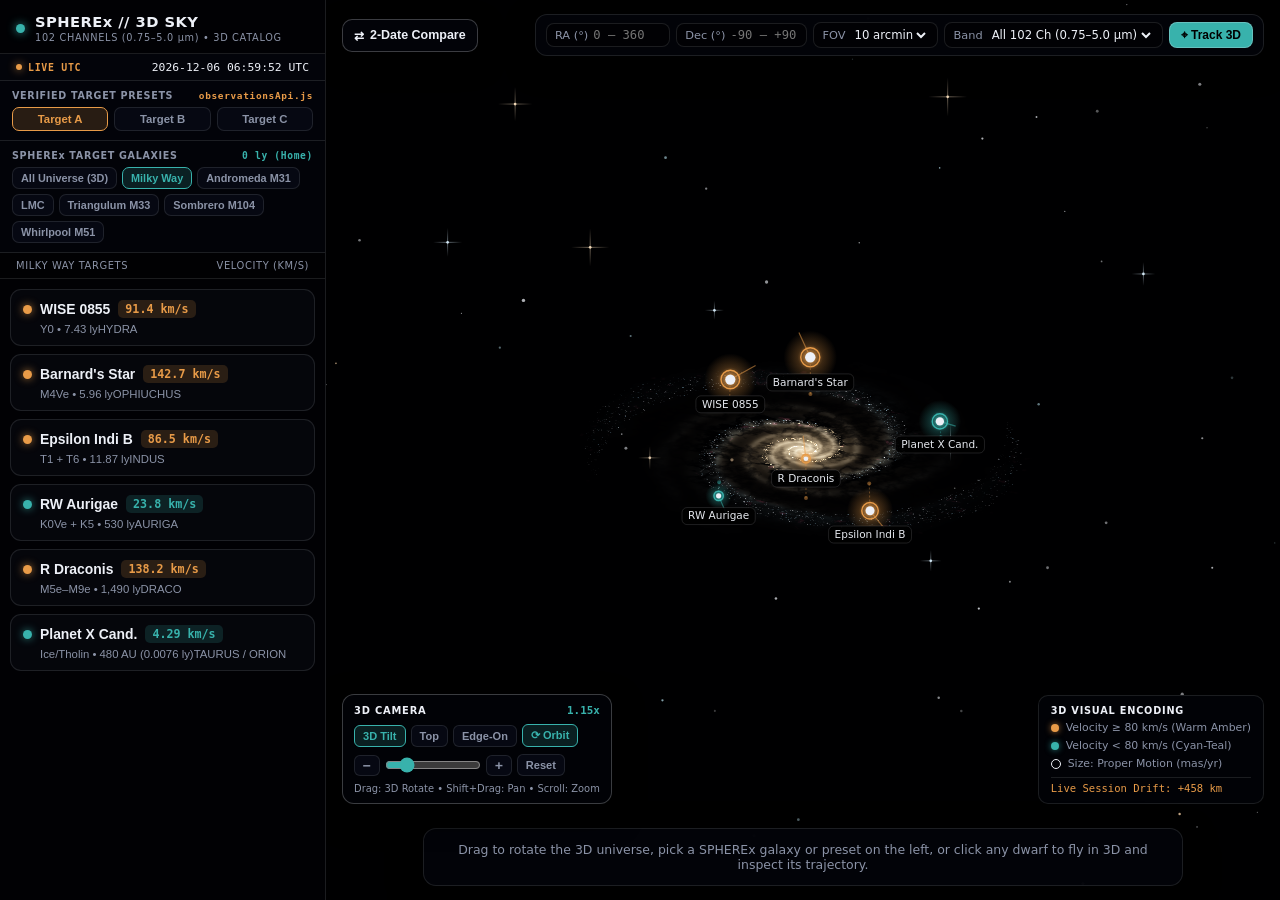
==== commit c6ceee2f: "Lien frontend-backend : frontend servi sous /app, adaptateur observationsApi.js - frontend/ : html -" ====
--- a/frontend/index.html
+++ b/frontend/index.html
@@ -623,6 +623,8 @@
     </div>
   </div>
 
+  <!-- Lien avec le backend : définit window.ObservationsApi (appelle GET /api/motion) -->
+  <script src="observationsApi.js"></script>
   <script src="main.js"></script>
 </body>
 </html>
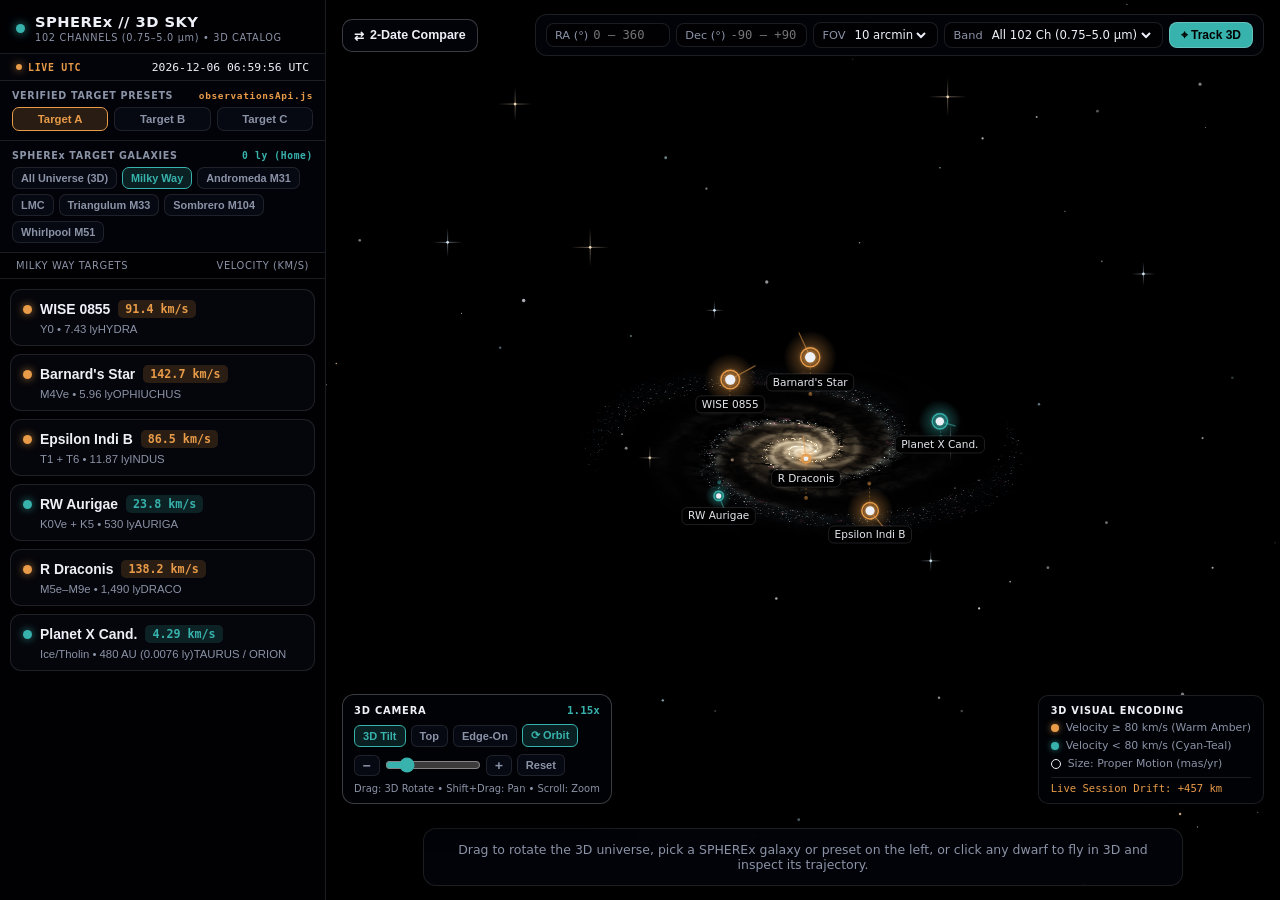
==== commit 410c36b4: "Repere de la cible, image droite, compteur stable" ====
--- a/frontend/index.html
+++ b/frontend/index.html
@@ -360,10 +360,13 @@
           <!-- Backend WCS-Aligned Sky Cutout Viewer -->
           <div id="cutout-viewer-box" class="cutout-box">
             <div class="cutout-header">
-              <span>WCS SKY CUTOUT (.webp / .png)</span>
+              <span>WCS SKY CUTOUT (.mp4)</span>
               <div class="cutout-btn-group">
                 <button id="diff-mode-btn" type="button" class="diff-toggle" title="Subtract Epoch 1 to reveal motion dipole">
                   Diff: OFF
+                </button>
+                <button id="marker-toggle-btn" type="button" class="diff-toggle active" title="Afficher / masquer le repère de la cible">
+                  ◎ Cible: ON
                 </button>
                 <button id="cutout-fullscreen-btn" type="button" class="diff-toggle" title="Toggle Full-Screen Cutout View">
                   ⛶ Full
@@ -376,6 +379,10 @@
             </div>
             <div class="cutout-media-stage">
               <img id="cutout-img" class="cutout-img-layer" alt="Backend WCS-aligned SPHEREx sky cutout" />
+              <!-- Vidéo MP4 du backend (ciel seul) ; date, λ, groupe dans la frise en bas -->
+              <video id="cutout-video" class="cutout-img-layer" muted playsinline preload="auto"></video>
+              <!-- Repère de la cible, dessiné par-dessus la vidéo (la vidéo reste le ciel brut) -->
+              <canvas id="cutout-marker-canvas" aria-hidden="true"></canvas>
               <canvas id="cutout-canvas" width="290" height="150"></canvas>
             </div>
             <div class="cutout-legend">
--- a/frontend/css.css
+++ b/frontend/css.css
@@ -1893,3 +1893,38 @@
     transition-duration: 150ms !important;
   }
 }
+
+/* =========================================================
+   Lien backend : image réelle SPHEREx dans le panneau cutout
+   - pas d'icône « image cassée » tant qu'aucune image n'est chargée
+   - dès qu'une vraie image est là : affichée entière, pleine opacité,
+     et le dessin synthétique (fausses étoiles) du canvas est masqué
+   ========================================================= */
+.cutout-img-layer:not([src]) {
+  visibility: hidden;
+}
+
+.cutout-img-layer[src] {
+  opacity: 1;
+  object-fit: contain;
+  background: #000;
+}
+
+.cutout-media-stage:has(.cutout-img-layer[src]) #cutout-canvas {
+  display: none;
+}
+
+/* Vidéo MP4 : panneau carré pour voir l'image du ciel en entier */
+.cutout-media-stage:has(video.cutout-img-layer[src]) {
+  height: auto;
+  aspect-ratio: 1 / 1;
+}
+
+/* Repère de la cible par-dessus la vidéo */
+#cutout-marker-canvas {
+  position: absolute;
+  inset: 0;
+  width: 100%;
+  height: 100%;
+  pointer-events: none;
+}
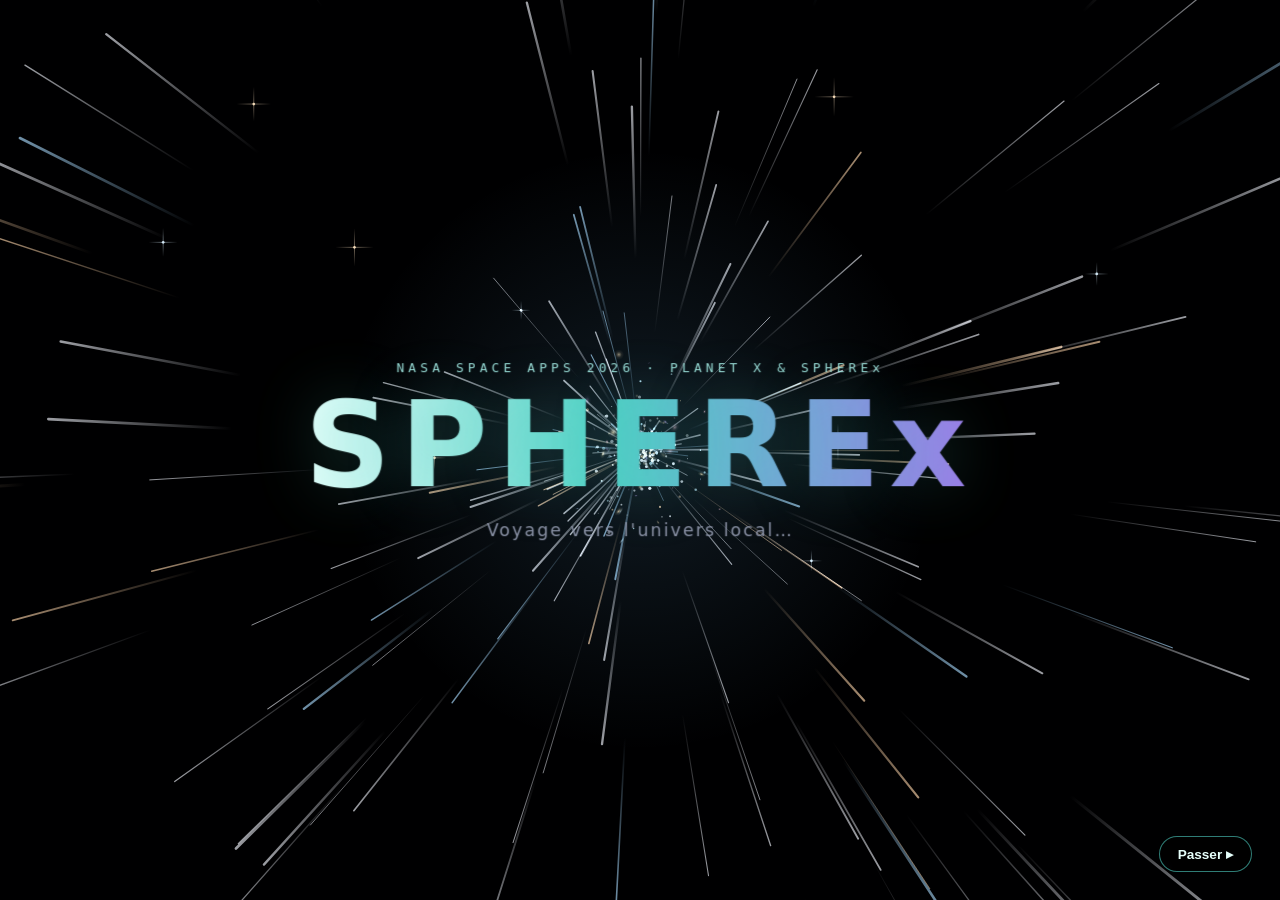
==== commit 90d9bff1: "UI: carrousel des groupes, Compare 2 Dates (images droites + cible), barre de vitesse, univers 3D sa" ====
--- a/frontend/index.html
+++ b/frontend/index.html
@@ -3,7 +3,7 @@
 <head>
   <meta charset="UTF-8" />
   <meta name="viewport" content="width=device-width, initial-scale=1.0" />
-  <title>SPHEREx 3D Universe — Multi-Galaxy Astrometry &amp; Real-Time Trajectories</title>
+  <title>SPHEREx 3D Universe — Astrometry &amp; Real-Time Trajectories</title>
   <link rel="stylesheet" href="css.css" />
 </head>
 <body>
@@ -61,19 +61,8 @@
           </div>
         </section>
 
-        <!-- SPHEREx Target Galaxies Selector -->
-        <section class="galaxy-switcher-box" aria-label="SPHEREx Target Galaxies">
-          <div class="switcher-header">
-            <span>SPHEREx TARGET GALAXIES</span>
-            <span id="active-galaxy-dist" class="switcher-dist">3D Space</span>
-          </div>
-          <div id="galaxy-selector-strip" class="galaxy-pill-grid" role="tablist" aria-label="Select Galaxy">
-            <!-- Populated dynamically by app.js -->
-          </div>
-        </section>
-
         <div class="sidebar-legend-mini">
-          <span id="catalog-section-title">3D DWARFS &amp; SOURCES</span>
+          <span id="catalog-section-title">OBJETS À SUIVRE</span>
           <span>Velocity (km/s)</span>
         </div>
 
@@ -89,6 +78,16 @@
     <main id="galaxy-stage" class="galaxy-stage">
       <!-- True 3D Projected Universe, Multi-Galaxy Disks, Dust Lanes & Trajectories Canvas -->
       <canvas id="sky-canvas" aria-label="Interactive 3D Galactic Universe"></canvas>
+
+      <!-- Animation d'ouverture : arrivée depuis le fond de l'espace -->
+      <div id="intro-overlay" class="intro-overlay is-hidden" aria-hidden="true">
+        <div class="intro-title">
+          <div class="intro-eyebrow">NASA SPACE APPS 2026 · PLANET X &amp; SPHEREx</div>
+          <div class="intro-main">SPHEREx</div>
+          <div class="intro-sub">Voyage vers l'univers local…</div>
+        </div>
+        <button id="intro-skip" type="button" class="intro-skip">Passer ▸</button>
+      </div>
 
       <!-- Synchronized 3D-Projected SVG Overlay for Interactive Trajectory Labels & Clicks -->
       <svg id="trajectory-overlay" class="trajectory-overlay" aria-hidden="true">
@@ -104,11 +103,6 @@
             <kbd>Esc</kbd>
           </button>
 
-          <button id="open-anim-modal-btn" type="button" class="anim-launch-btn is-hidden" title="Open 3D Dwarf Trajectory & Follow-Zoom Pop-up">
-            <span aria-hidden="true">🎬</span>
-            <span>3D Trajectory &amp; Speed</span>
-          </button>
-
           <button id="open-compare-modal-btn" type="button" class="compare-launch-btn" title="Open F2 Two-Date Side-by-Side Observation Comparison">
             <span aria-hidden="true">⇄</span>
             <span>2-Date Compare</span>
@@ -119,37 +113,41 @@
           <div class="coord-inputs">
             <label class="field-group" title="Right Ascension: 0 to 360 degrees">
               <span>RA (°)</span>
-              <input id="ra-input" type="number" min="0" max="360" step="any" placeholder="0 – 360" required />
+              <input id="ra-input" type="text" inputmode="decimal" lang="en" placeholder="0 – 360" required />
             </label>
 
             <label class="field-group" title="Declination: -90 to +90 degrees">
               <span>Dec (°)</span>
-              <input id="dec-input" type="number" min="-90" max="90" step="any" placeholder="-90 – +90" required />
+              <input id="dec-input" type="text" inputmode="decimal" lang="en" placeholder="-90 – +90" required />
             </label>
 
-            <label class="field-group compact" title="Field of View in arcminutes (e.g. 10 arcminutes)">
+            <label class="field-group fov-group" title="Champ de vue : taille de la zone autour de la cible, de 1 à 12 minutes d'arc">
               <span>FOV</span>
-              <select id="fov-select">
+              <!-- liste de valeurs + « Autre… » pour taper sa propre valeur -->
+              <select id="fov-preset">
+                <option value="2">2 arcmin</option>
+                <option value="3">3 arcmin</option>
+                <option value="4">4 arcmin</option>
                 <option value="5">5 arcmin</option>
+                <option value="6">6 arcmin</option>
+                <option value="8">8 arcmin</option>
                 <option value="10" selected>10 arcmin</option>
-                <option value="15">15 arcmin</option>
-                <option value="30">30 arcmin</option>
+                <option value="12">12 arcmin</option>
+                <option value="custom">✎ Autre…</option>
               </select>
+              <!-- valeur réellement utilisée (lue par le code) ; visible seulement pour « Autre… » -->
+              <input id="fov-select" class="fov-custom is-hidden" type="text" inputmode="decimal" lang="en"
+                     value="10" placeholder="1 – 12" aria-label="FOV en minutes d'arc" />
+              <span class="fov-unit is-hidden">arcmin</span>
             </label>
 
-            <label class="field-group compact" title="SPHEREx 102 infrared channels (0.75 to 5.0 µm)">
-              <span>Band</span>
-              <select id="detector-select">
-                <option value="All 102 Ch (0.75–5.0 µm)" selected>All 102 Ch (0.75–5.0 µm)</option>
-                <option value="Band 1 (0.75–1.11 µm)">Band 1 (0.75–1.11 µm)</option>
-                <option value="Band 2 (1.11–1.64 µm)">Band 2 (1.11–1.64 µm)</option>
-                <option value="Band 3 (1.64–2.42 µm)">Band 3 (1.64–2.42 µm)</option>
-                <option value="Band 4 (2.42–3.82 µm)">Band 4 (2.42–3.82 µm)</option>
-                <option value="Band 5 (3.82–4.42 µm)">Band 5 (3.82–4.42 µm)</option>
-                <option value="Band 6 (4.42–5.00 µm)">Band 6 (4.42–5.00 µm)</option>
-              </select>
-            </label>
-
+
+
+          </div>
+          <!-- à droite : choix de la bande + grand bouton -->
+          <div class="coord-right">
+            <!-- Band retiré de l'interface : toutes les bandes sont utilisées -->
+            <input id="detector-select" type="hidden" value="All 102 Ch (0.75–5.0 µm)" />
             <button type="submit" class="track-btn">⌖ Track 3D</button>
           </div>
         </form>
@@ -206,7 +204,6 @@
           <span id="tooltip-name" class="tooltip-title"></span>
           <span id="tooltip-spec" class="tooltip-spec"></span>
         </div>
-        <div id="tooltip-galaxy" class="tooltip-galaxy"></div>
         <div id="tooltip-type" class="tooltip-sub"></div>
         <div id="tooltip-coords" class="tooltip-coords"></div>
         <div id="tooltip-metrics" class="tooltip-metrics"></div>
@@ -222,7 +219,6 @@
           <div>
             <div class="insp-meta-row">
               <span id="insp-badge" class="insp-tag">Brown Dwarf</span>
-              <span id="insp-flag" class="insp-flag">FLAGS: 0x00</span>
             </div>
             <h2 id="insp-title">WISE 0855</h2>
             <div id="insp-designation" class="insp-designation">WISE J085510.83−071442.5</div>
@@ -230,12 +226,8 @@
           <button id="close-inspector" type="button" class="close-btn" title="Return to 3D Overview (Esc)">✕</button>
         </div>
 
-        <!-- Action Buttons: 3D Trajectory Pop-up + F2 2-Date Comparison -->
+        <!-- Action Button: F2 2-Date Comparison (pop-up « 3D Trajectory » retiré) -->
         <div class="inspector-action-pair">
-          <button id="inspector-anim-trigger" type="button" class="inspector-anim-btn">
-            <span>🎬 3D Trajectory Pop-up</span>
-            <span aria-hidden="true">↗</span>
-          </button>
           <button id="inspector-compare-trigger" type="button" class="inspector-compare-btn">
             <span>⇄ Compare 2 Dates</span>
             <span aria-hidden="true">↗</span>
@@ -245,130 +237,24 @@
         <!-- 2-3 Sentence Descriptive Paragraph -->
         <p id="insp-summary" class="insp-summary"></p>
 
-        <!-- Section 1: 3D Identity & Astrometry -->
+        <!-- Vidéo SPHEREx de la cible (données réelles) -->
         <section class="detail-section">
-          <h3 class="section-heading">3D IDENTITY &amp; ASTROMETRY</h3>
-          <dl class="detail-dl">
-            <div class="dl-row">
-              <dt>Host Galaxy</dt>
-              <dd id="det-galaxy">—</dd>
-            </div>
-            <div class="dl-row">
-              <dt>Classification</dt>
-              <dd id="det-type">—</dd>
-            </div>
-            <div class="dl-row">
-              <dt>Spectral Type</dt>
-              <dd id="det-spectral">—</dd>
-            </div>
-            <div class="dl-row">
-              <dt>Constellation</dt>
-              <dd id="det-constellation">—</dd>
-            </div>
-            <div class="dl-row">
-              <dt>ICRS RA / Dec</dt>
-              <dd id="det-coords">—</dd>
-            </div>
-            <div class="dl-row">
-              <dt>3D Vector (X, Y, Z)</dt>
-              <dd id="det-xyz-3d">—</dd>
-            </div>
-          </dl>
-        </section>
-
-        <!-- Section 2: Physical Properties -->
-        <section class="detail-section">
-          <h3 class="section-heading">PHYSICAL PROPERTIES</h3>
-          <div class="telemetry-grid">
-            <div class="tele-cell">
-              <span class="tele-label">EFFECTIVE TEMP</span>
-              <span id="det-temp" class="tele-val">—</span>
-            </div>
-            <div class="tele-cell">
-              <span class="tele-label">DISTANCE</span>
-              <span id="det-dist-km" class="tele-val">—</span>
-              <span id="det-dist-ly" class="tele-sub">—</span>
-            </div>
-            <div class="tele-cell">
-              <span class="tele-label">MASS</span>
-              <span id="det-mass" class="tele-val">—</span>
-            </div>
-            <div class="tele-cell">
-              <span class="tele-label">RADIUS</span>
-              <span id="det-radius" class="tele-val">—</span>
-            </div>
-            <div class="tele-cell full-span">
-              <span class="tele-label">ESTIMATED AGE / STAGE</span>
-              <span id="det-age" class="tele-val">—</span>
-            </div>
-          </div>
-        </section>
-
-        <!-- Section 3: Real-Time 3D Orbit & Trajectory Kinematics -->
-        <section class="detail-section">
-          <h3 class="section-heading">3D REAL-TIME KINEMATICS</h3>
-          <div class="telemetry-grid">
-            <div class="tele-cell accent-cell">
-              <span class="tele-label">3D SPACE VELOCITY</span>
-              <span id="det-vel-kms" class="tele-val">—</span>
-              <span id="det-vel-kmh" class="tele-sub">—</span>
-            </div>
-            <div class="tele-cell accent-cell">
-              <span class="tele-label">ANNUAL 3D TRAJECTORY</span>
-              <span id="det-traj-yr" class="tele-val">—</span>
-              <span id="det-traj-epoch" class="tele-sub">—</span>
-            </div>
-            <div class="tele-cell full-span live-cell">
-              <span class="tele-label">REAL-TIME DISTANCE TRAVELED (SINCE LOCK)</span>
-              <span id="det-live-km" class="tele-val live-val">0.0 km</span>
-            </div>
-            <div class="tele-cell">
-              <span class="tele-label">VELOCITY COMPONENTS</span>
-              <span id="det-vel-comp" class="tele-val">—</span>
-            </div>
-            <div class="tele-cell">
-              <span class="tele-label">PROPER MOTION (μ)</span>
-              <span id="det-pm" class="tele-val">—</span>
-            </div>
-          </div>
-        </section>
-
-        <!-- Section 4: Discovery & Survey Metadata -->
-        <section class="detail-section">
-          <h3 class="section-heading">DISCOVERY &amp; SURVEY METADATA</h3>
-          <dl class="detail-dl">
-            <div class="dl-row">
-              <dt>Discovery</dt>
-              <dd id="det-discovery">—</dd>
-            </div>
-            <div class="dl-row">
-              <dt>Pipeline Quality</dt>
-              <dd id="det-flag">—</dd>
-            </div>
-            <div class="dl-row">
-              <dt>Active Band / FOV</dt>
-              <dd id="det-band-fov">—</dd>
-            </div>
-          </dl>
-        </section>
-
-        <!-- Section 5: F2 Processed Cutout Viewer (.webp / .png) & 102-Channel Spectrum -->
-        <section class="detail-section">
-          <h3 class="section-heading">F2 SKY CUTOUT (.webp / .png) &amp; 102-CH SPECTRUM</h3>
-          <p id="insp-desc" class="insp-desc"></p>
 
           <!-- Backend WCS-Aligned Sky Cutout Viewer -->
           <div id="cutout-viewer-box" class="cutout-box">
             <div class="cutout-header">
-              <span>WCS SKY CUTOUT (.mp4)</span>
+              <span class="cutout-title">
+                <span class="ct-dot" aria-hidden="true"></span>
+                <span class="ct-text">
+                  <span class="ct-main">Vidéo SPHEREx</span>
+                  <span class="ct-sub">Réelle · MP4</span>
+                </span>
+              </span>
               <div class="cutout-btn-group">
-                <button id="diff-mode-btn" type="button" class="diff-toggle" title="Subtract Epoch 1 to reveal motion dipole">
-                  Diff: OFF
-                </button>
                 <button id="marker-toggle-btn" type="button" class="diff-toggle active" title="Afficher / masquer le repère de la cible">
                   ◎ Cible: ON
                 </button>
-                <button id="cutout-fullscreen-btn" type="button" class="diff-toggle" title="Toggle Full-Screen Cutout View">
+                <button id="cutout-fullscreen-btn" type="button" class="diff-toggle" title="Ouvrir la grande fenêtre vidéo SPHEREx">
                   ⛶ Full
                 </button>
               </div>
@@ -376,6 +262,40 @@
             <div class="cutout-subbar">
               <span id="cutout-epoch-label" class="cutout-epoch">Epoch 1 / 4</span>
               <span id="cutout-fov-label" class="cutout-fov">FOV 10 arcmin • WCS-ICRS</span>
+            </div>
+            <!-- Fraîcheur des données : SPHEREx publie de nouvelles images chaque semaine -->
+            <div id="data-freshness" class="data-freshness is-hidden" role="status" aria-live="polite">
+              <span class="df-icon" aria-hidden="true">🛰</span>
+              <span class="df-text"></span>
+            </div>
+            <!-- Nouvelles images intégrées pendant que la page est ouverte -->
+            <div id="data-update-toast" class="data-update-toast is-hidden" role="alert">
+              <span class="dut-text"></span>
+              <button id="data-update-show" type="button" class="dut-btn">Afficher</button>
+            </div>
+            <!-- Choix de la vue : tous les groupes (par défaut) ou un seul groupe -->
+            <div id="group-picker" class="group-picker is-hidden">
+              <div class="group-picker-head">
+                <div class="group-picker-title">
+                  <span class="gp-icon" aria-hidden="true">◈</span>
+                  <span>Groupe affiché</span>
+                </div>
+                <div class="gp-nav">
+                  <span id="group-count" class="gp-count">1 / 1</span>
+                  <button id="group-prev" type="button" class="gp-arrow" title="Groupe précédent" aria-label="Groupe précédent">‹</button>
+                  <button id="group-next" type="button" class="gp-arrow" title="Groupe suivant" aria-label="Groupe suivant">›</button>
+                </div>
+              </div>
+              <!-- une carte cliquable par vue : « Tous les groupes » puis chaque groupe, dans une barre qui défile -->
+              <div id="group-cards" class="group-cards" role="listbox" aria-label="Groupe affiché" tabindex="0"></div>
+              <select id="group-select" class="is-hidden" aria-hidden="true" tabindex="-1"></select>
+            </div>
+            <!-- Remarque sur l'image affichée (désaccord, nouveau bloc…) : à droite, en grand -->
+            <div id="epoch-note" class="tl-note" aria-live="polite"></div>
+            <!-- Message court sur l'accord entre groupes (désaccord, image aberrante…) -->
+            <div id="group-alert" class="group-alert is-hidden" role="status">
+              <div class="ga-title"></div>
+              <div class="ga-msg"></div>
             </div>
             <div class="cutout-media-stage">
               <img id="cutout-img" class="cutout-img-layer" alt="Backend WCS-aligned SPHEREx sky cutout" />
@@ -385,20 +305,8 @@
               <canvas id="cutout-marker-canvas" aria-hidden="true"></canvas>
               <canvas id="cutout-canvas" width="290" height="150"></canvas>
             </div>
-            <div class="cutout-legend">
-              <span><i class="legend-dot ref"></i> Fixed Gaia Stars</span>
-              <span><i class="legend-dot target"></i> Target PSF</span>
-            </div>
-          </div>
-
-          <!-- 102-Channel SPHEREx Infrared Spectrum Plot (0.75 – 5.0 µm) -->
-          <div class="spectrum-box">
-            <div class="cutout-header">
-              <span>SPHEREx 102-CHANNEL SPECTRUM</span>
-              <span class="cutout-fov">0.75 – 5.0 µm</span>
-            </div>
-            <canvas id="spectrum-canvas" width="290" height="72"></canvas>
-          </div>
+          </div>
+
         </section>
       </aside>
 
@@ -407,7 +315,7 @@
            ========================================================= -->
       <section id="timeline-dock" class="timeline-dock" data-owner="F3" aria-label="Observation timeline controls">
         <div id="timeline-status" class="timeline-status" role="status" aria-live="polite">
-          Drag to rotate the 3D universe, pick a SPHEREx galaxy or preset on the left, or click any dwarf to fly in 3D and inspect its trajectory.
+          Drag to rotate the 3D universe, pick an object on the left, or click any object to fly in 3D and inspect its trajectory.
         </div>
 
         <div id="timeline-controls-body" class="tl-hidden">
@@ -417,9 +325,34 @@
               <span id="epoch-date" class="tl-date">—</span>
               <span id="epoch-band" class="tl-band"></span>
             </div>
-            <button id="blink-speed-btn" type="button" class="tl-speed" title="Toggle rapid blink speed">
-              ⏱ Speed: 1x
-            </button>
+            <!-- Vitesse de lecture : un bouton par vitesse (molette = vitesse suivante / précédente) -->
+            <div id="speed-control" class="speed-control" role="group" aria-label="Vitesse de lecture"
+                 title="Vitesse de lecture de la vidéo (molette ou touches - / + pour changer)">
+              <span class="sc-label"><span class="sc-icon" aria-hidden="true">⏱</span> Vitesse</span>
+              <div class="sc-track">
+                <button type="button" class="sc-btn" data-rate="0.25" aria-pressed="false">×0.25</button>
+                <button type="button" class="sc-btn" data-rate="0.5" aria-pressed="false">×0.5</button>
+                <button type="button" class="sc-btn active" data-rate="1" aria-pressed="true">×1</button>
+                <button type="button" class="sc-btn" data-rate="2" aria-pressed="false">×2</button>
+                <button type="button" class="sc-btn" data-rate="4" aria-pressed="false">×4</button>
+              </div>
+            </div>
+          </div>
+
+          <!-- Date, détecteur et longueur d'onde de l'image affichée : bien visibles -->
+          <div id="epoch-readout" class="epoch-readout" aria-live="polite">
+            <div class="ro-item ro-date-item">
+              <span class="ro-lbl">📅 Date (UTC)</span>
+              <span id="ro-date" class="ro-val">—</span>
+            </div>
+            <div class="ro-item">
+              <span class="ro-lbl">🔭 Détecteur</span>
+              <span id="ro-det" class="ro-val">—</span>
+            </div>
+            <div class="ro-item">
+              <span class="ro-lbl">🌈 Longueur d'onde</span>
+              <span id="ro-wl" class="ro-val">—</span>
+            </div>
           </div>
 
           <div class="tl-row">
@@ -443,6 +376,26 @@
   <!-- =========================================================
        POP-UP 1: 3D Dwarf Trajectory & Auto-Follow Zoom Modal
        ========================================================= -->
+  <!-- =========================================================
+       Vidéo SPHEREx de l'objet (clic sur l'objet) : vidéo + frise + choix du groupe + message
+       Les éléments du panneau de droite y sont DÉPLACÉS pendant l'ouverture (même état).
+       ========================================================= -->
+  <div id="video-modal-backdrop" class="modal-backdrop is-closed" role="dialog" aria-modal="true" aria-labelledby="video-modal-title">
+    <div class="video-modal-card">
+      <div class="modal-header">
+        <div>
+          <div class="modal-eyebrow">SPHEREX • IMAGES RÉELLES ALIGNÉES SUR LE CIEL</div>
+          <h2 id="video-modal-title" class="modal-title">Vidéo SPHEREx</h2>
+        </div>
+        <button id="close-video-modal" type="button" class="close-btn" title="Fermer (Échap)">✕</button>
+      </div>
+      <div class="video-modal-body">
+        <div id="video-modal-main" class="video-modal-main"></div>
+        <aside id="video-modal-side" class="video-modal-side"></aside>
+      </div>
+    </div>
+  </div>
+
   <div id="anim-modal-backdrop" class="modal-backdrop is-closed" role="dialog" aria-modal="true" aria-labelledby="modal-dwarf-title">
     <div class="anim-modal-card">
       <div class="modal-header">
@@ -596,6 +549,7 @@
           </div>
           <div class="compare-img-box">
             <img id="compare-img-a" class="compare-img" alt="Before observation date cutout" />
+            <canvas id="compare-marker-a" class="compare-marker" aria-hidden="true"></canvas>
           </div>
           <div class="compare-pane-meta">
             <span id="compare-meta-date-a">Date: 2025-05-12</span>
@@ -619,6 +573,7 @@
           </div>
           <div class="compare-img-box">
             <img id="compare-img-b" class="compare-img" alt="After observation date cutout" />
+            <canvas id="compare-marker-b" class="compare-marker" aria-hidden="true"></canvas>
           </div>
           <div class="compare-pane-meta">
             <span id="compare-meta-date-b">Date: 2026-11-14</span>
@@ -626,6 +581,13 @@
             <span id="compare-meta-fov-b">FOV: 10 arcmin</span>
           </div>
         </article>
+      </div>
+      <!-- Légende du repère de la cible dans les deux images -->
+      <div class="compare-legend">
+        <span><i class="cl-solid"></i> la cible à cette date</span>
+        <span><i class="cl-ghost"></i> sa position à l'autre date</span>
+        <span><i class="cl-arrow">→</i> son déplacement entre les deux dates</span>
+        <label class="cl-toggle"><input id="compare-marker-toggle" type="checkbox" checked /> Afficher la cible</label>
       </div>
     </div>
   </div>
--- a/frontend/css.css
+++ b/frontend/css.css
@@ -1928,3 +1928,1138 @@
   height: 100%;
   pointer-events: none;
 }
+
+/* Remarque du backend sous la frise (désaccord entre groupes, raccord…) */
+.tl-note {
+  font-size: 0.7rem;
+  line-height: 1.35;
+  color: var(--text-secondary);
+  margin: 2px 0 6px;
+  min-height: 1em;
+}
+
+.tl-note:empty {
+  display: none;
+}
+
+.tl-note.warn {
+  color: var(--accent-amber);
+  background: var(--accent-amber-soft);
+  border: 1px solid rgba(232, 155, 72, 0.35);
+  border-radius: 6px;
+  padding: 5px 8px;
+}
+
+/* Choix du groupe affiché (tous les groupes ou un seul) */
+.group-picker {
+  display: flex;
+  flex-direction: column;
+  gap: 4px;
+  margin: 6px 0;
+}
+
+.group-picker label {
+  font-size: 0.62rem;
+  letter-spacing: 0.06em;
+  text-transform: uppercase;
+  color: var(--text-secondary);
+}
+
+.group-picker select {
+  width: 100%;
+  background: var(--bg-elevated);
+  color: var(--text-primary);
+  border: 1px solid var(--border-strong);
+  border-radius: 6px;
+  padding: 4px 6px;
+  font-size: 0.72rem;
+}
+
+.group-info {
+  font-size: 0.66rem;
+  line-height: 1.35;
+  color: var(--text-secondary);
+}
+
+/* Message court sur l'accord entre groupes */
+.group-alert {
+  margin: 6px 0;
+  padding: 7px 9px;
+  border-radius: 7px;
+  border: 1px solid var(--border-strong);
+  font-size: 0.7rem;
+  line-height: 1.4;
+}
+
+.group-alert .ga-title {
+  font-weight: 700;
+  margin-bottom: 2px;
+}
+
+.group-alert.ok {
+  border-color: rgba(56, 178, 172, 0.45);
+  background: var(--accent-teal-soft);
+  color: #9fe3dd;
+}
+
+.group-alert.info {
+  border-color: rgba(139, 147, 167, 0.45);
+  background: rgba(139, 147, 167, 0.12);
+  color: var(--text-primary);
+}
+
+.group-alert.warn {
+  border-color: rgba(232, 155, 72, 0.55);
+  background: var(--accent-amber-soft);
+  color: var(--accent-amber);
+}
+
+/* Fenêtre « Vidéo SPHEREx » ouverte par un clic sur l'objet */
+.video-modal-card {
+  width: min(1120px, 96vw);
+  max-height: 94vh;
+  overflow: auto;
+  background: var(--bg-elevated);
+  border: 1px solid var(--border-strong);
+  border-radius: 14px;
+  padding: 14px 16px 16px;
+  box-shadow: 0 20px 60px rgba(0, 0, 0, 0.9);
+}
+
+.video-modal-body {
+  display: grid;
+  grid-template-columns: minmax(0, 1fr) 300px;
+  gap: 16px;
+  margin-top: 10px;
+}
+
+@media (max-width: 860px) {
+  .video-modal-body {
+    grid-template-columns: 1fr;
+  }
+}
+
+.video-modal-main .cutout-media-stage {
+  width: min(100%, 64vh);
+  height: auto;
+  aspect-ratio: 1 / 1;
+  margin: 0 auto;
+}
+
+.video-modal-main .timeline-dock {
+  position: static;
+  transform: none;
+  width: 100%;
+  margin-top: 12px;
+  box-shadow: none;
+}
+
+.video-modal-side .group-picker select {
+  font-size: 0.78rem;
+}
+
+.video-modal-side .group-info,
+.video-modal-side .group-alert {
+  font-size: 0.76rem;
+}
+
+/* Date / détecteur / longueur d'onde : grands et lisibles sous la vidéo */
+.epoch-readout {
+  display: grid;
+  grid-template-columns: 1.6fr 1fr 1.2fr;
+  gap: 8px;
+  margin: 8px 0 10px;
+}
+
+.ro-item {
+  display: flex;
+  flex-direction: column;
+  gap: 2px;
+  padding: 7px 10px;
+  border-radius: 9px;
+  background: rgba(237, 240, 247, 0.05);
+  border: 1px solid var(--border-subtle);
+}
+
+.ro-lbl {
+  font-size: 0.66rem;
+  letter-spacing: 0.04em;
+  color: var(--text-secondary);
+}
+
+.ro-val {
+  font-family: ui-monospace, SFMono-Regular, Menlo, monospace;
+  font-size: 1.15rem;
+  font-weight: 700;
+  color: var(--text-primary);
+  white-space: nowrap;
+  border-radius: 5px;
+}
+
+.ro-val.changed {
+  animation: ro-flash 700ms ease-out;
+}
+
+@keyframes ro-flash {
+  0% { background: rgba(56, 178, 172, 0.45); color: #ffffff; }
+  100% { background: transparent; }
+}
+
+/* la date et la bande en petit deviennent inutiles : on garde seulement « Epoch n / N » */
+.tl-info .tl-date,
+.tl-info .tl-band {
+  display: none;
+}
+
+/* Remarques et message de désaccord : à droite, clairs et grands */
+.tl-note {
+  margin: 6px 0;
+  font-size: 0.74rem;
+}
+
+.tl-note.warn {
+  font-size: 0.86rem;
+  font-weight: 600;
+  line-height: 1.45;
+  padding: 9px 11px;
+  border-width: 2px;
+}
+
+.group-alert {
+  font-size: 0.82rem;
+  padding: 10px 12px;
+  border-width: 2px;
+}
+
+.group-alert .ga-title {
+  font-size: 0.95rem;
+  margin-bottom: 4px;
+}
+
+.video-modal-side .tl-note.warn,
+.video-modal-side .group-alert {
+  font-size: 0.92rem;
+}
+
+.video-modal-side .group-alert .ga-title {
+  font-size: 1.05rem;
+}
+
+.video-modal-main .ro-val {
+  font-size: 1.35rem;
+}
+
+@media (max-width: 640px) {
+  .epoch-readout {
+    grid-template-columns: 1fr 1fr;
+  }
+  .ro-date-item {
+    grid-column: 1 / -1;
+  }
+}
+
+/* La frise passe au-dessus des panneaux caméra / inspecteur (sinon la date et λ sont cachées) */
+.timeline-dock {
+  z-index: 26;
+}
+
+/* Sur la page (hors fenêtre vidéo) : lisible mais plus compact */
+.timeline-dock .ro-item {
+  padding: 5px 9px;
+}
+
+.timeline-dock .ro-val {
+  font-size: 1.05rem;
+}
+
+.video-modal-main .timeline-dock .ro-item {
+  padding: 7px 10px;
+}
+
+/* Remarques sur plusieurs lignes (titre, « La date revient en arrière… », « Pourquoi ? … ») */
+.tl-note {
+  white-space: pre-line;
+}
+
+.tl-note.info {
+  font-size: 0.84rem;
+  line-height: 1.45;
+  padding: 9px 11px;
+  border-radius: 7px;
+  border: 2px solid rgba(56, 178, 172, 0.45);
+  background: var(--accent-teal-soft);
+  color: #c9f1ed;
+}
+
+.video-modal-side .tl-note.info {
+  font-size: 0.92rem;
+}
+
+/* =========================================================
+   Barre du haut, 2 lignes :
+     1) boutons « 3D Overview », « 3D Trajectory », « 2-Date Compare »
+     2) à gauche : RA, Dec, FOV, Band (bien visibles pour taper les coordonnées)
+        à droite : grand bouton « Track 3D »
+   ========================================================= */
+.stage-topbar {
+  flex-direction: column;
+  align-items: stretch;
+}
+
+.stage-topbar .coord-bar {
+  margin-left: 0;
+  width: 100%;
+  display: flex;
+  align-items: center;
+  justify-content: space-between;
+  gap: 12px;
+  background: transparent;
+  border: none;
+  box-shadow: none;
+  backdrop-filter: none;
+  padding: 0;
+  pointer-events: none;            /* le vide entre les deux ne bloque pas la vue 3D */
+}
+
+.stage-topbar .coord-inputs {
+  pointer-events: auto;
+  background: var(--bg-surface);
+  backdrop-filter: blur(12px);
+  border: 1px solid rgba(56, 178, 172, 0.45);
+  border-radius: 12px;
+  padding: 7px 10px;
+  box-shadow: 0 10px 28px rgba(0, 0, 0, 0.96);
+}
+
+.stage-topbar .field-group {
+  font-size: 0.76rem;
+  padding: 5px 9px;
+}
+
+.stage-topbar .field-group input {
+  width: 86px;
+  font-size: 0.85rem;
+}
+
+.stage-topbar .track-btn {
+  pointer-events: auto;
+  font-size: 1rem;
+  padding: 11px 26px;
+  border-radius: 12px;
+  letter-spacing: 0.02em;
+  box-shadow: 0 10px 28px rgba(0, 0, 0, 0.9), 0 0 0 1px rgba(56, 178, 172, 0.35);
+}
+
+.stage-topbar .form-error {
+  pointer-events: auto;
+  max-width: 560px;
+}
+
+/* À droite : Band + grand « Track 3D », sur la largeur du panneau de droite, juste
+   au-dessus de lui ; le panneau descend sous la barre du haut (plus de chevauchement). */
+.stage-topbar .coord-right {
+  pointer-events: auto;
+  display: flex;
+  align-items: stretch;
+  gap: 8px;
+  width: min(386px, 44vw);
+}
+
+.stage-topbar .coord-right .field-group {
+  flex: 0 1 auto;
+  min-width: 0;
+  background: var(--bg-surface);
+  backdrop-filter: blur(12px);
+  border: 1px solid rgba(56, 178, 172, 0.45);
+  border-radius: 12px;
+  padding: 6px 10px;
+  box-shadow: 0 10px 28px rgba(0, 0, 0, 0.9);
+}
+
+.stage-topbar .coord-right .field-group select {
+  max-width: 150px;
+  text-overflow: ellipsis;
+}
+
+.stage-topbar .coord-right .track-btn {
+  flex: 1 1 auto;
+  white-space: nowrap;
+}
+
+.inspector-card {
+  top: 120px;
+  max-height: calc(100vh - 220px);
+}
+
+/* FOV : liste + champ libre (« Autre… ») */
+.stage-topbar .fov-group select {
+  width: auto;
+  font-family: inherit;
+  font-size: 0.76rem;
+  cursor: pointer;
+}
+
+.stage-topbar .fov-group input.fov-custom {
+  width: 46px;
+  border-bottom: 1px solid var(--accent-teal);
+}
+
+.stage-topbar .fov-unit {
+  font-size: 0.72rem;
+  color: var(--text-secondary);
+}
+
+/* Un seul bouton (« Compare 2 Dates ») dans le panneau de droite : pleine largeur */
+.inspector-action-pair {
+  grid-template-columns: 1fr;
+}
+
+/* =========================================================
+   « Groupe affiché » : cartes cliquables
+   ========================================================= */
+.group-picker-title {
+  font-size: 0.66rem;
+  letter-spacing: 0.08em;
+  text-transform: uppercase;
+  color: var(--text-secondary);
+  margin-bottom: 4px;
+}
+
+.group-cards {
+  display: flex;
+  flex-direction: column;
+  gap: 6px;
+  max-height: 42vh;
+  overflow-y: auto;
+  padding-right: 2px;
+}
+
+.group-card {
+  display: flex;
+  align-items: center;
+  justify-content: space-between;
+  gap: 10px;
+  width: 100%;
+  text-align: left;
+  background: rgba(237, 240, 247, 0.04);
+  border: 1px solid var(--border-subtle);
+  border-radius: 10px;
+  padding: 8px 11px;
+  color: var(--text-primary);
+  cursor: pointer;
+  transition: border-color 140ms ease, background-color 140ms ease, transform 140ms ease;
+}
+
+.group-card:hover {
+  border-color: rgba(56, 178, 172, 0.6);
+  background: rgba(56, 178, 172, 0.08);
+  transform: translateX(2px);
+}
+
+.group-card.active {
+  border: 2px solid var(--accent-teal);
+  background: var(--accent-teal-soft);
+  box-shadow: 0 0 0 3px rgba(56, 178, 172, 0.12);
+}
+
+.group-card.warn .gc-title {
+  color: var(--accent-amber);
+}
+
+.gc-main {
+  display: flex;
+  flex-direction: column;
+  gap: 2px;
+  min-width: 0;
+}
+
+.gc-title {
+  font-size: 0.86rem;
+  font-weight: 700;
+}
+
+.gc-sub {
+  font-size: 0.7rem;
+  color: var(--text-secondary);
+}
+
+.gc-badge {
+  flex: 0 0 auto;
+  font-family: ui-monospace, SFMono-Regular, Menlo, monospace;
+  font-size: 0.74rem;
+  color: #9fe3dd;
+  white-space: nowrap;
+}
+
+.gc-badge:empty {
+  display: none;
+}
+
+.video-modal-side .gc-title {
+  font-size: 0.95rem;
+}
+
+.video-modal-side .gc-sub,
+.video-modal-side .gc-badge {
+  font-size: 0.78rem;
+}
+
+.video-modal-side .group-cards {
+  max-height: 46vh;
+}
+
+/* Boutons « ◎ Cible » et « ⛶ Full » : plus grands et plus visibles */
+.cutout-header {
+  align-items: center;
+  gap: 8px;
+}
+
+.cutout-btn-group {
+  gap: 8px;
+}
+
+.cutout-btn-group .diff-toggle {
+  font-family: inherit;
+  font-size: 0.82rem;
+  font-weight: 700;
+  padding: 7px 13px;
+  border-radius: 9px;
+  border-width: 2px;
+  cursor: pointer;
+  transition: background-color 140ms ease, transform 140ms ease, box-shadow 140ms ease;
+}
+
+.cutout-btn-group .diff-toggle:hover {
+  transform: translateY(-1px);
+  box-shadow: 0 4px 14px rgba(0, 0, 0, 0.6);
+}
+
+#marker-toggle-btn.active {
+  background: var(--accent-amber-soft);
+  border-color: var(--accent-amber);
+  color: var(--accent-amber);
+}
+
+#cutout-fullscreen-btn {
+  background: var(--accent-teal);
+  border-color: var(--accent-teal);
+  color: #000001;
+}
+
+#cutout-fullscreen-btn:hover {
+  background: #4fd1c5;
+}
+
+/* =========================================================
+   Titre « Vidéo SPHEREx » : plus visible
+   ========================================================= */
+.cutout-header {
+  padding: 4px 2px 10px;
+  margin-bottom: 8px;
+  border-bottom: 1px solid rgba(56, 178, 172, 0.25);
+}
+
+.cutout-title {
+  display: flex;
+  align-items: center;
+  gap: 10px;
+  min-width: 0;
+}
+
+/* point « en direct » qui pulse doucement */
+.ct-dot {
+  flex: 0 0 auto;
+  width: 11px;
+  height: 11px;
+  border-radius: 50%;
+  background: #4fd1c5;
+  box-shadow: 0 0 0 0 rgba(79, 209, 197, 0.7);
+  animation: ct-pulse 2s ease-out infinite;
+}
+
+@keyframes ct-pulse {
+  0%   { box-shadow: 0 0 0 0 rgba(79, 209, 197, 0.65); }
+  70%  { box-shadow: 0 0 0 9px rgba(79, 209, 197, 0); }
+  100% { box-shadow: 0 0 0 0 rgba(79, 209, 197, 0); }
+}
+
+.ct-text {
+  display: flex;
+  flex-direction: column;
+  line-height: 1.15;
+  min-width: 0;
+}
+
+.ct-main {
+  font-size: 1.08rem;
+  font-weight: 800;
+  letter-spacing: 0.02em;
+  text-transform: none;
+  white-space: nowrap;
+  background: linear-gradient(90deg, #e6fffb 0%, #4fd1c5 55%, #9f7aea 100%);
+  -webkit-background-clip: text;
+  background-clip: text;
+  color: transparent;
+}
+
+.ct-sub {
+  font-size: 0.64rem;
+  font-weight: 600;
+  letter-spacing: 0.08em;
+  text-transform: uppercase;
+  color: var(--text-secondary);
+  white-space: nowrap;
+}
+
+/* =========================================================
+   « Groupe affiché » : titre visible + barre de cartes qui défile
+   ========================================================= */
+.group-picker {
+  margin: 10px 0 8px;
+  padding: 10px 10px 8px;
+  border: 1px solid rgba(56, 178, 172, 0.28);
+  border-radius: 12px;
+  background: linear-gradient(180deg, rgba(56, 178, 172, 0.09), rgba(56, 178, 172, 0.02));
+}
+
+.group-picker-head {
+  display: flex;
+  align-items: center;
+  justify-content: space-between;
+  gap: 8px;
+  margin-bottom: 8px;
+}
+
+.group-picker-title {
+  display: flex;
+  align-items: center;
+  gap: 7px;
+  margin: 0;
+  font-size: 0.95rem;
+  font-weight: 800;
+  letter-spacing: 0.02em;
+  text-transform: none;
+  color: var(--text-primary);
+}
+
+.gp-icon {
+  display: inline-grid;
+  place-items: center;
+  width: 22px;
+  height: 22px;
+  border-radius: 7px;
+  font-size: 0.8rem;
+  color: #000001;
+  background: var(--accent-teal);
+}
+
+.gp-nav {
+  display: flex;
+  align-items: center;
+  gap: 5px;
+}
+
+.gp-count {
+  font-family: ui-monospace, SFMono-Regular, Menlo, monospace;
+  font-size: 0.74rem;
+  color: #9fe3dd;
+  margin-right: 2px;
+}
+
+.gp-arrow {
+  width: 28px;
+  height: 28px;
+  border-radius: 50%;
+  border: 1px solid var(--accent-teal);
+  background: rgba(56, 178, 172, 0.12);
+  color: #e6fffb;
+  font-size: 1.15rem;
+  font-weight: 700;
+  line-height: 1;
+  cursor: pointer;
+  transition: background-color 140ms ease, transform 140ms ease;
+}
+
+.gp-arrow:hover:not(:disabled) {
+  background: var(--accent-teal);
+  color: #000001;
+  transform: scale(1.06);
+}
+
+.gp-arrow:disabled {
+  opacity: 0.3;
+  cursor: default;
+}
+
+/* la barre : cartes côte à côte, défilement horizontal avec aimantation */
+.group-cards {
+  flex-direction: row;
+  flex-wrap: nowrap;
+  gap: 8px;
+  max-height: none;
+  overflow-x: auto;
+  overflow-y: hidden;
+  padding: 3px 3px 9px;
+  scroll-snap-type: x mandatory;
+  scroll-padding: 0 3px;
+  outline: none;
+  scrollbar-width: thin;
+  scrollbar-color: var(--accent-teal) rgba(237, 240, 247, 0.06);
+}
+
+.group-cards::-webkit-scrollbar {
+  height: 7px;
+}
+
+.group-cards::-webkit-scrollbar-track {
+  background: rgba(237, 240, 247, 0.06);
+  border-radius: 6px;
+}
+
+.group-cards::-webkit-scrollbar-thumb {
+  background: var(--accent-teal);
+  border-radius: 6px;
+}
+
+.group-cards:focus-visible {
+  box-shadow: 0 0 0 2px rgba(79, 209, 197, 0.5);
+  border-radius: 10px;
+}
+
+.group-card {
+  flex: 0 0 auto;
+  width: 214px;
+  min-height: 84px;
+  flex-direction: column;
+  align-items: flex-start;
+  justify-content: space-between;
+  gap: 6px;
+  scroll-snap-align: start;
+}
+
+.group-card:hover {
+  transform: translateY(-2px);
+}
+
+.gc-sub {
+  white-space: normal;
+  line-height: 1.3;
+}
+
+.video-modal-side .group-cards {
+  max-height: none;
+}
+
+.video-modal-side .group-card {
+  width: 236px;
+}
+
+/* l'en-tête tient sur une ligne : titre complet + boutons Cible / Full */
+.cutout-btn-group {
+  flex: 0 0 auto;
+  gap: 6px;
+}
+
+.cutout-btn-group .diff-toggle {
+  white-space: nowrap;
+  font-size: 0.78rem;
+  padding: 7px 10px;
+}
+
+.cutout-title {
+  flex: 1 1 auto;
+  gap: 8px;
+}
+
+.ct-main {
+  font-size: 1.02rem;
+}
+
+/* « Compare 2 Dates » : image carrée entière (comme la vidéo), sans rognage */
+.compare-modal-card {
+  width: min(96vw, 1060px);
+}
+
+.compare-img-box {
+  width: 100%;
+  aspect-ratio: 1 / 1;
+  max-height: 64vh;
+}
+
+.compare-img {
+  object-fit: contain;
+  image-rendering: auto;
+}
+
+/* =========================================================
+   Vitesse de lecture : barre de boutons bien visible
+   ========================================================= */
+.tl-meta {
+  align-items: center;
+  gap: 10px;
+  flex-wrap: wrap;
+}
+
+.speed-control {
+  display: inline-flex;
+  align-items: center;
+  gap: 8px;
+  padding: 4px 5px 4px 10px;
+  border-radius: 999px;
+  border: 1px solid rgba(56, 178, 172, 0.45);
+  background: linear-gradient(90deg, rgba(56, 178, 172, 0.14), rgba(56, 178, 172, 0.04));
+  transition: border-color 160ms ease, box-shadow 160ms ease;
+}
+
+.speed-control:hover {
+  border-color: var(--accent-teal);
+  box-shadow: 0 0 0 3px rgba(56, 178, 172, 0.14);
+}
+
+.speed-control.fast {
+  border-color: rgba(246, 173, 85, 0.7);
+  background: linear-gradient(90deg, rgba(246, 173, 85, 0.16), rgba(246, 173, 85, 0.04));
+}
+
+.speed-control.bump {
+  animation: sc-bump 260ms ease-out;
+}
+
+@keyframes sc-bump {
+  0% { transform: scale(1); }
+  40% { transform: scale(1.05); }
+  100% { transform: scale(1); }
+}
+
+.sc-label {
+  display: inline-flex;
+  align-items: center;
+  gap: 5px;
+  font-size: 0.8rem;
+  font-weight: 800;
+  letter-spacing: 0.02em;
+  color: #e6fffb;
+  white-space: nowrap;
+}
+
+.sc-icon {
+  font-size: 0.95rem;
+}
+
+.sc-track {
+  display: inline-flex;
+  gap: 3px;
+  padding: 2px;
+  border-radius: 999px;
+  background: rgba(0, 0, 1, 0.55);
+}
+
+.sc-btn {
+  min-width: 46px;
+  padding: 5px 9px;
+  border: none;
+  border-radius: 999px;
+  background: transparent;
+  color: var(--text-secondary);
+  font-family: ui-monospace, SFMono-Regular, Menlo, monospace;
+  font-size: 0.8rem;
+  font-weight: 700;
+  cursor: pointer;
+  transition: background-color 140ms ease, color 140ms ease, transform 140ms ease;
+}
+
+.sc-btn:hover {
+  color: #e6fffb;
+  background: rgba(56, 178, 172, 0.22);
+  transform: translateY(-1px);
+}
+
+.sc-btn.active {
+  background: var(--accent-teal);
+  color: #000001;
+  box-shadow: 0 0 12px rgba(79, 209, 197, 0.55);
+}
+
+.speed-control.fast .sc-btn.active {
+  background: var(--accent-amber);
+  box-shadow: 0 0 12px rgba(246, 173, 85, 0.55);
+}
+
+/* =========================================================
+   « Compare 2 Dates » : repère de la cible par-dessus l'image
+   ========================================================= */
+.compare-img-box {
+  position: relative;
+}
+
+.compare-marker {
+  position: absolute;
+  inset: 0;
+  width: 100%;
+  height: 100%;
+  pointer-events: none;
+}
+
+.compare-legend {
+  display: flex;
+  flex-wrap: wrap;
+  align-items: center;
+  gap: 8px 18px;
+  margin-top: 12px;
+  font-size: 0.78rem;
+  color: var(--text-secondary);
+}
+
+.compare-legend i {
+  display: inline-block;
+  vertical-align: middle;
+  margin-right: 5px;
+  font-style: normal;
+}
+
+.cl-solid,
+.cl-ghost {
+  width: 13px;
+  height: 13px;
+  border-radius: 50%;
+}
+
+.cl-solid {
+  border: 2px solid #00e5ff;
+}
+
+.cl-ghost {
+  border: 1.5px dashed rgba(255, 255, 255, 0.75);
+}
+
+.cl-arrow {
+  color: #ffb547;
+  font-weight: 800;
+}
+
+.cl-toggle {
+  margin-left: auto;
+  display: inline-flex;
+  align-items: center;
+  gap: 6px;
+  color: var(--text-primary);
+  cursor: pointer;
+}
+
+.cl-toggle input {
+  accent-color: var(--accent-teal);
+  width: 15px;
+  height: 15px;
+}
+
+/* =========================================================
+   Animation d'ouverture : arrivée depuis le fond de l'espace
+   ========================================================= */
+.intro-overlay {
+  --intro-t: 0;
+  position: absolute;
+  inset: 0;
+  z-index: 40;
+  display: flex;
+  align-items: center;
+  justify-content: center;
+  pointer-events: none;
+}
+
+.intro-overlay.is-hidden {
+  display: none;
+}
+
+.intro-title {
+  text-align: center;
+  /* le titre grossit doucement puis s'efface pendant l'approche */
+  opacity: clamp(0, calc(1.6 - var(--intro-t) * 2.4), 1);
+  transform: scale(calc(0.92 + var(--intro-t) * 0.5));
+  filter: blur(calc(var(--intro-t) * 3px));
+  animation: intro-title-in 1.4s ease-out both;
+}
+
+@keyframes intro-title-in {
+  from { opacity: 0; letter-spacing: 0.5em; filter: blur(8px); }
+}
+
+.intro-eyebrow {
+  font-family: ui-monospace, SFMono-Regular, Menlo, monospace;
+  font-size: 0.78rem;
+  letter-spacing: 0.32em;
+  color: #9fe3dd;
+  margin-bottom: 10px;
+}
+
+.intro-main {
+  font-size: clamp(3rem, 9vw, 7.5rem);
+  font-weight: 900;
+  letter-spacing: 0.08em;
+  line-height: 1;
+  background: linear-gradient(90deg, #e6fffb 0%, #4fd1c5 45%, #9f7aea 100%);
+  -webkit-background-clip: text;
+  background-clip: text;
+  color: transparent;
+  text-shadow: 0 0 60px rgba(79, 209, 197, 0.25);
+}
+
+.intro-sub {
+  margin-top: 14px;
+  font-size: 1.05rem;
+  letter-spacing: 0.12em;
+  color: var(--text-secondary);
+  animation: intro-blink 1.6s ease-in-out infinite;
+}
+
+@keyframes intro-blink {
+  50% { opacity: 0.45; }
+}
+
+.intro-skip {
+  position: absolute;
+  right: 28px;
+  bottom: 28px;
+  pointer-events: auto;
+  padding: 9px 18px;
+  border-radius: 999px;
+  border: 1px solid rgba(79, 209, 197, 0.6);
+  background: rgba(0, 0, 1, 0.55);
+  color: #e6fffb;
+  font-size: 0.85rem;
+  font-weight: 700;
+  cursor: pointer;
+  backdrop-filter: blur(6px);
+  transition: background-color 140ms ease;
+}
+
+.intro-skip:hover {
+  background: var(--accent-teal);
+  color: #000001;
+}
+
+.intro-overlay.is-fading {
+  animation: intro-out 0.9s ease-out forwards;
+}
+
+@keyframes intro-out {
+  to { opacity: 0; }
+}
+
+/* pendant l'approche : l'interface est cachée, seul l'espace est visible */
+body.intro-running .dwarf-sidebar,
+body.intro-running .stage-topbar,
+body.intro-running .camera-dock,
+body.intro-running .galaxy-legend,
+body.intro-running .timeline-dock,
+body.intro-running .trajectory-overlay,
+body.intro-running .mobile-drawer-toggle {
+  opacity: 0 !important;
+  pointer-events: none !important;
+}
+
+/* à l'arrivée : les panneaux apparaissent un à un */
+body.intro-reveal .dwarf-sidebar { animation: intro-panel-in 0.8s ease-out both; }
+body.intro-reveal .stage-topbar { animation: intro-panel-in 0.8s ease-out 0.12s both; }
+body.intro-reveal .camera-dock { animation: intro-panel-in 0.8s ease-out 0.24s both; }
+body.intro-reveal .galaxy-legend { animation: intro-panel-in 0.8s ease-out 0.3s both; }
+body.intro-reveal .timeline-dock { animation: intro-panel-in 0.8s ease-out 0.4s both; }
+
+@keyframes intro-panel-in {
+  from { opacity: 0; filter: blur(6px); }
+  to { opacity: 1; filter: none; }
+}
+
+@media (prefers-reduced-motion: reduce) {
+  .intro-title, .intro-sub { animation: none; }
+}
+
+/* L'animation d'ouverture occupe tout l'écran : la barre de gauche est repliée
+   pendant l'approche, puis glisse en place à l'arrivée */
+body.intro-running .dwarf-sidebar {
+  width: 0 !important;
+  flex-basis: 0 !important;
+  overflow: hidden;
+  border: none;
+}
+
+body.intro-reveal .dwarf-sidebar {
+  overflow: hidden;
+  transition: width 0.9s cubic-bezier(0.22, 1, 0.36, 1), flex-basis 0.9s cubic-bezier(0.22, 1, 0.36, 1);
+}
+
+/* le contenu garde sa largeur pendant qu'il glisse (pas de texte écrasé) */
+body.intro-running .dwarf-sidebar > *,
+body.intro-reveal .dwarf-sidebar > * {
+  min-width: var(--sidebar-width);
+}
+
+/* =========================================================
+   Fraîcheur des données SPHEREx (mise à jour automatique hebdomadaire)
+   ========================================================= */
+.data-freshness {
+  display: flex;
+  align-items: flex-start;
+  gap: 7px;
+  margin: 6px 0 2px;
+  padding: 6px 9px;
+  border-radius: 8px;
+  border: 1px solid rgba(56, 178, 172, 0.22);
+  background: rgba(56, 178, 172, 0.06);
+  font-size: 0.72rem;
+  line-height: 1.35;
+  color: var(--text-secondary);
+}
+
+.df-icon {
+  flex: 0 0 auto;
+}
+
+.data-freshness.updating {
+  border-color: rgba(246, 173, 85, 0.5);
+  background: rgba(246, 173, 85, 0.08);
+  color: #f6c88f;
+}
+
+.data-freshness.updating .df-icon {
+  display: inline-block;
+  animation: df-orbit 1.6s linear infinite;
+}
+
+@keyframes df-orbit {
+  to { transform: rotate(360deg); }
+}
+
+.data-update-toast {
+  display: flex;
+  align-items: center;
+  justify-content: space-between;
+  gap: 10px;
+  margin: 6px 0;
+  padding: 9px 11px;
+  border-radius: 10px;
+  border: 1px solid var(--accent-teal);
+  background: linear-gradient(90deg, rgba(56, 178, 172, 0.22), rgba(56, 178, 172, 0.08));
+  color: #e6fffb;
+  font-size: 0.8rem;
+  font-weight: 600;
+  animation: dut-in 400ms ease-out;
+}
+
+@keyframes dut-in {
+  from { opacity: 0; transform: translateY(-6px); }
+}
+
+.dut-btn {
+  flex: 0 0 auto;
+  padding: 6px 12px;
+  border: none;
+  border-radius: 999px;
+  background: var(--accent-teal);
+  color: #000001;
+  font-weight: 800;
+  cursor: pointer;
+}
+
+.dut-btn:hover {
+  background: #4fd1c5;
+}
